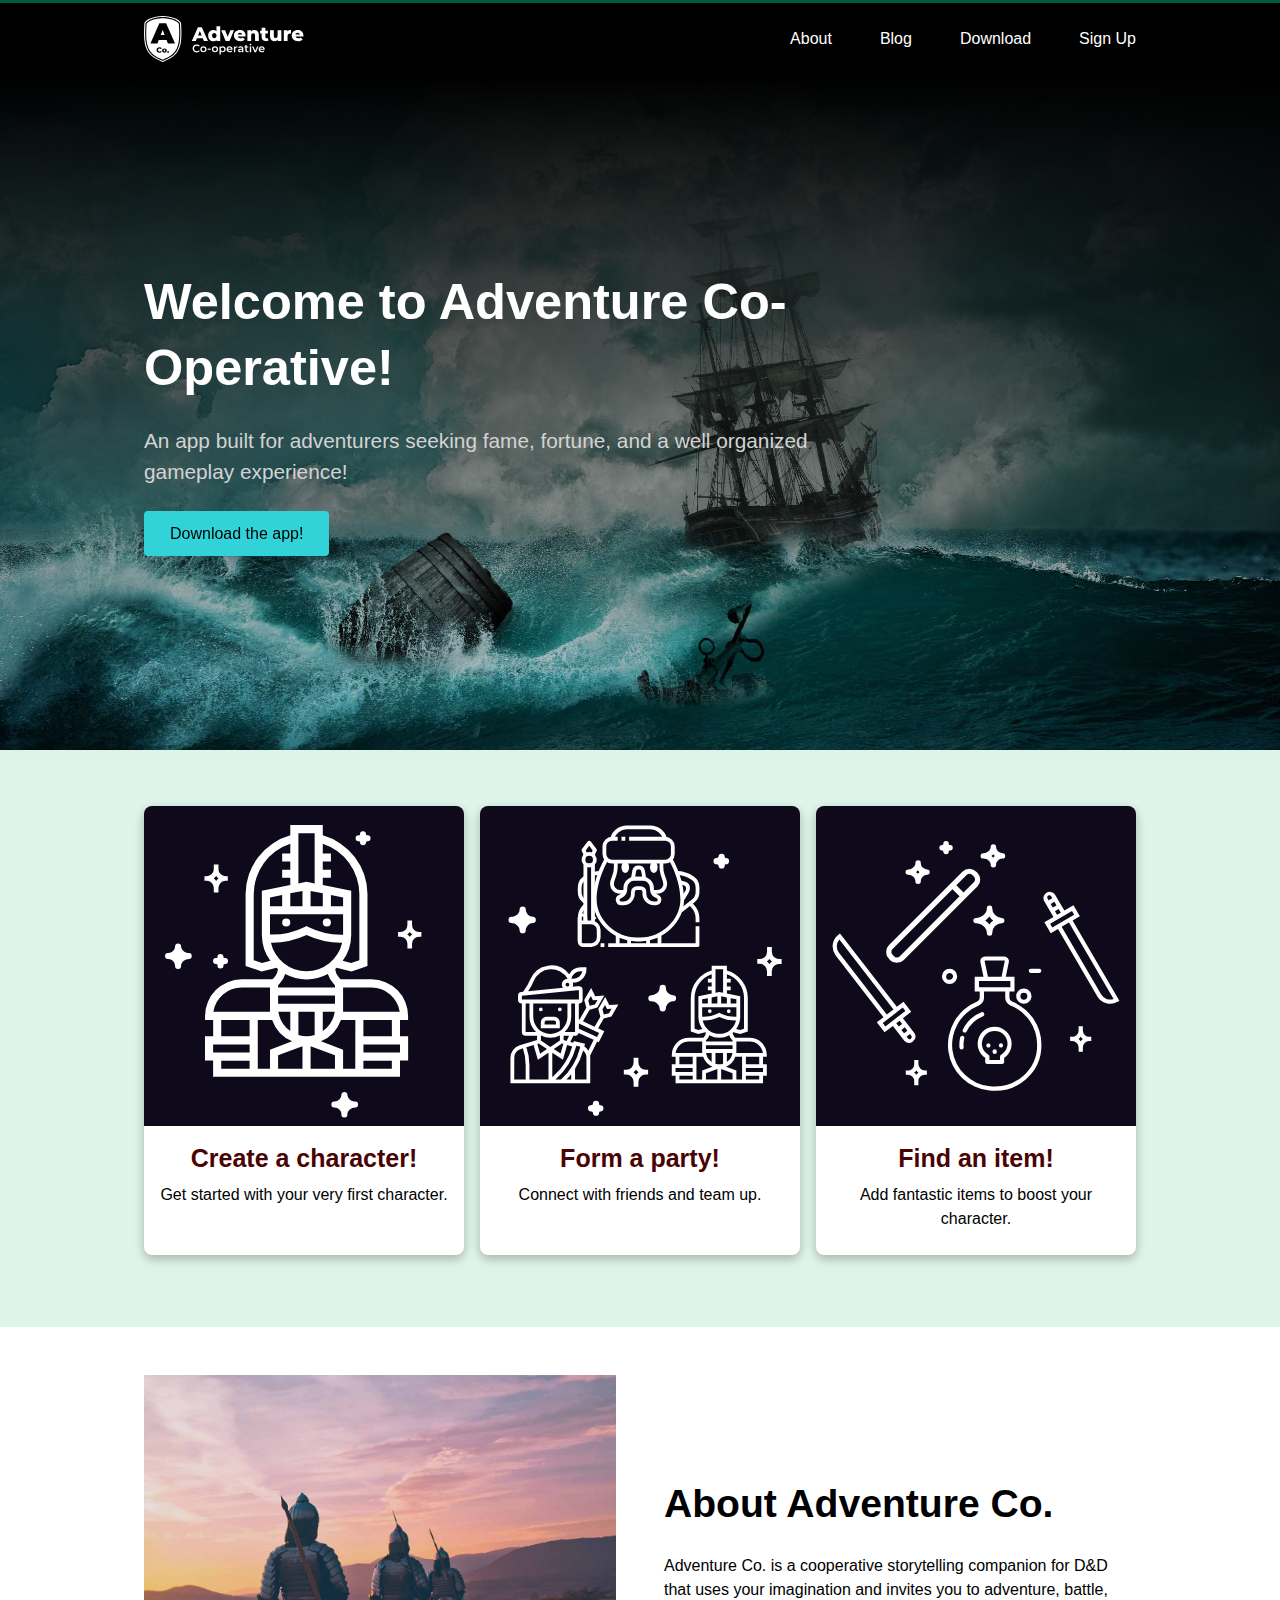
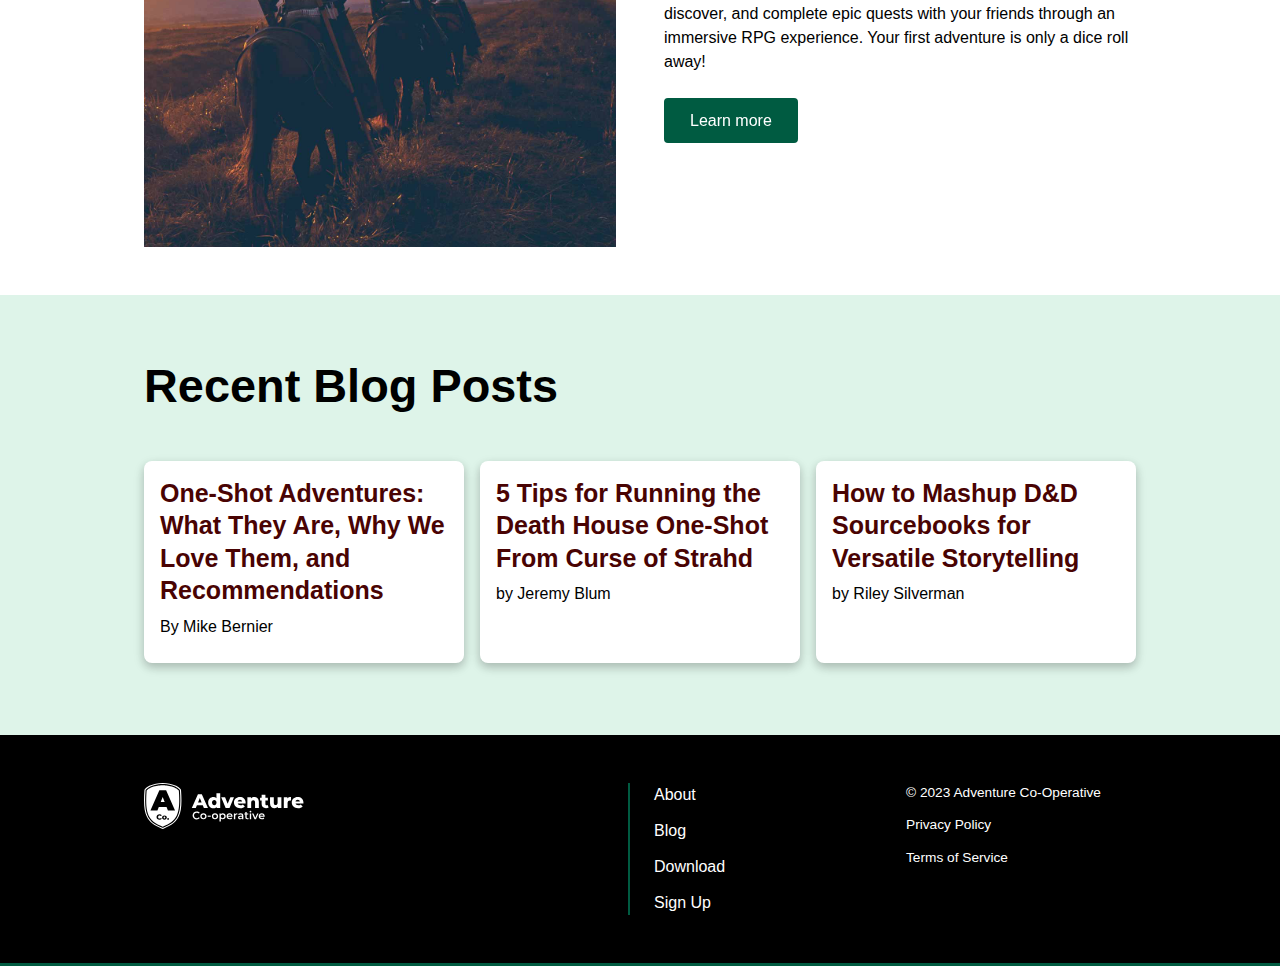
==== index.html @ b5d82a4c "Updates" ====
<!DOCTYPE html>
<html lang="en">
  <head>
    <meta charset="UTF-8" />
    <meta name="viewport" content="width=device-width, initial-scale=1.0"/>
    <link rel="stylesheet" href="./CSS/main.css"/>
    <link rel="icon" href="./images/favicon.svg">
    <title>Adventure Co-Operative</title>
  </head>
  <body>

    <!-- NAVBAR -->
    <header class="navbar">
      <div class="container">
        <a href="./" class="navbar__logo">
          <img src="./images/logo-ac.svg" alt="Adventure Co-Operative Logo" class="navbar__icon"/>
        </a>
        <nav>
          <ul class="navbar__list">
            <li><a href="#" class="navbar__link">About</a></li>
            <li><a href="#" class="navbar__link">Blog</a></li>
            <li><a href="#" class="navbar__link">Download</a></li>
            <li>
              <a href="#" class="navbar__link navbar__link--details">Sign Up</a>
            </li>
          </ul>
        </nav>
      </div>
    </header>

    <!-- BANNER -->
    <section class="banner">
      <div class="container">
        <div class="banner__content">
          <h1 class="banner__title">Welcome to Adventure Co-Operative!</h1>
          <p class="banner__text">
            An app built for adventurers seeking fame, fortune, and a well
            organized gameplay experience!
          </p>
          <a href="#" class="btn btn--secondary push-on-hover"
            >Download the app!</a>
        </div>
      </div>
    </section>

    <!-- CARD GROUP -->
    <section class="card-group">
      <div class="container">
        <!-- Card #1 -->
        <a class="card grow-effect" href="#">
          <div class="card__image">
            <img src="images/card-character.svg" alt="Character icon"/>
          </div>
          <div class="card__content">
            <h2 class="card__title">Create a character!</h2>
            <p class="card__text">
              Get started with your very first character.
            </p>
          </div>
        </a>
        <!-- Card #2 -->
        <a class="card grow-effect" href="#">
          <div class="card__image">
            <img src="images/card-party.svg" alt="Party icon"/>
          </div>
          <div class="card__content">
            <h2 class="card__title">Form a party!</h2>
            <p class="card__text">Connect with friends and team up.</p>
          </div>
        </a>
        <!-- Card #3 -->
        <a class="card grow-effect" href="#">
          <div class="card__image">
            <img src="images/card-items.svg" alt="Items icon"/>
          </div>
          <div class="card__content">
            <h2 class="card__title">Find an item!</h2>
            <p class="card__text">
              Add fantastic items to boost your character.
            </p>
          </div>
        </a>
      </div>
    </section>

    <!-- SPLIT IMAGE CONTENT -->
    <section class="split-image">
      <div class="container">
        <div class="split-image__image">
          <img src="images/about.jpg" alt="Knights with armor riding horses" />
        </div>
        <div class="split-image__content">
          <h2 class="split-image__title">About Adventure Co.</h2>
          <p class="split-image__text">
            Adventure Co. is a cooperative storytelling companion for D&D that
            uses your imagination and invites you to adventure, battle,
            discover, and complete epic quests with your friends through an
            immersive RPG experience. Your first adventure is only a dice roll
            away!
          </p>
          <a href="#" class="btn push-on-hover">Learn more</a>
        </div>
      </div>
    </section>

    <!-- RECENT BLOG POSTS -->
    <section class="card-group">
      <div class="container">
        <div class="card-group__title">
          <h2>Recent Blog Posts</h2>
        </div>
        <!-- Post/Card #1 -->
        <a class="card grow-effect" href="blog-post.html">
          <div class="card__content card__content--left">
            <h3 class="card__title">
              One-Shot Adventures: What They Are, Why We Love Them, and
              Recommendations
            </h3>
            <p class="card__text">By Mike Bernier</p>
          </div>
        </a>
        <!-- Post/Card #2 -->
        <a class="card grow-effect" href="#">
          <div class="card__content card__content--left">
            <h3 class="card__title">
              5 Tips for Running the Death House One-Shot From Curse of Strahd
            </h3>
            <p class="card__text">by Jeremy Blum</p>
          </div>
        </a>
        <!-- Post/Card #3 -->
        <a class="card grow-effect" href="#">
          <div class="card__content card__content--left">
            <h3 class="card__title">
              How to Mashup D&D Sourcebooks for Versatile Storytelling
            </h3>
            <p class="card__text">by Riley Silverman</p>
          </div>
        </a>
      </div>
    </section>

    <!-- FOOTER -->
    <footer class="footer">
      <div class="container">
        <a href="./" class="footer__logo">
          <img src="./images/logo-ac.svg" alt="Adventure Co-Operative Logo" class="footer__icon"/>
        </a>
        <nav class="footer__nav">
          <ul class="footer__list">
            <li><a href="#" class="footer__link">About</a></li>
            <li><a href="#" class="footer__link">Blog</a></li>
            <li><a href="#" class="footer__link">Download</a></li>
            <li><a href="#" class="footer__link">Sign Up</a></li>
          </ul>
        </nav>
        <ul class="footer__legal">
          <li><p class="footer__copyright">&copy; 2023 Adventure Co-Operative</p></li>
          <li><a href="#" class="footer__link">Privacy Policy</a></li>
          <li><a href="#" class="footer__link">Terms of Service</a></li>
        </ul>
      </div>
    </footer>
  </body>
</html>
---- CSS/main.css ----
:root {
  --height: 75vh;
  --vAlign: center;
  --hAlign: flex-start;
}

/* Box sizing rules */
*,
*::before,
*::after {
  box-sizing: border-box;
}

/* Set core root defaults */
html {
  line-height: 1.5;
  font-family: sans-serif, Roboto, system-ui, -apple-system, BlinkMacSystemFont,
    "Segoe UI", Oxygen, Ubuntu, Cantarell, "Open Sans", "Helvetica Neue";
}

html:focus-within {
  scroll-behavior: smooth;
}

/* Set core body defaults */
body {
  min-height: 100vh;
  text-rendering: optimizeSpeed;
  margin: 0;
}

/* Update default margin */
h1,
h2,
h3,
h4,
h5,
h6,
p,
figure,
blockquote,
ul,
ol,
dl,
dd {
  margin: 0 0 1.5rem;
}

/* Remove list styles on ul, ol elements with a list role, which suggests default styling will be removed */
ul[role="list"],
ol[role="list"] {
  list-style: none;
}

/* A elements that don't have a class get default styles */
a {
  text-decoration-skip-ink: auto;
  color: #36bf7f;
  text-decoration: none;
}

a:hover,
a:focus-visible {
  color: #d96666;
}

nav {
  width: 100%;
}

/* Make images easier to work with */
img,
picture {
  max-width: 100%;
  display: block;
}

svg {
  fill: currentColor;
}

svg:not(:root) {
  overflow: hidden;
}

/* Inherit fonts for inputs and buttons */
input,
button,
textarea,
select {
  font: inherit;
}

/* Remove all animations, transitions and smooth scroll for people that prefer not to see them */
@media (prefers-reduced-motion: reduce) {
  html:focus-within {
    scroll-behavior: auto;
  }

  *,
  *::before,
  *::after {
    animation-duration: 0.01ms !important;
    animation-iteration-count: 1 !important;
    transition-duration: 0.01ms !important;
    scroll-behavior: auto !important;
  }
}

/* ---------- Containers ---------- */

.container {
  width: min(65em, 100%);
  margin: 0 auto;
  padding-left: 1.5rem;
  padding-right: 1.5rem;
}

.container--text {
  width: min(45em, 100%);
}

/* ---------- Buttons ---------- */

.btn {
  display: inline-block;
  padding: 0.55em 1.5em 0.5em;
  background-color: #005b41;
  border: 0.125rem solid #005b41;
  color: #fff;
  border-radius: 0.25em;
  text-decoration: none;
  cursor: pointer;
  font-family: inherit;
  font-size: inherit;
}

.btn:hover,
.btn:focus-visible {
  background-color: #33a06d;
  border-color: #33a06d;
  color: #fff;
}

.btn--secondary {
  background-color: #32d3d8;
  border-color: #32d3d8;
  color: #000;
  font-weight: 500;
}

.btn--secondary:hover,
.btn--secondary:focus-visible {
  background-color: #75d3a7;
  border-color: #75d3a7;
  color: #000;
}

/* Effects & Animations */

.grow-effect {
  transition: all 0.1s ease-in-out;
}

.grow-effect:hover {
  transform: scale(1.02);
}

@-webkit-keyframes push-on-hover {
  50% {
    -webkit-transform: scale(0.8);
    transform: scale(0.8);
  }
  100% {
    -webkit-transform: scale(1);
    transform: scale(1);
  }
}
@keyframes push-on-hover {
  50% {
    -webkit-transform: scale(0.8);
    transform: scale(0.8);
  }
  100% {
    -webkit-transform: scale(1);
    transform: scale(1);
  }
}

.push-on-hover {
  display: inline-block;
  vertical-align: middle;
  -webkit-transform: perspective(1px) translateZ(0);
  transform: perspective(1px) translateZ(0);
  box-shadow: 0 0 1px rgba(0, 0, 0, 0);
}
.push-on-hover:hover,
.push-on-hover:focus,
.push-on-hover:active {
  -webkit-animation-name: push-on-hover;
  animation-name: push-on-hover;
  -webkit-animation-duration: 0.3s;
  animation-duration: 0.3s;
  -webkit-animation-timing-function: linear;
  animation-timing-function: linear;
  -webkit-animation-iteration-count: 1;
  animation-iteration-count: 1;
}

/* ---------- NAVBAR ---------- */

.navbar {
  background-color: #000;
  color: #fff;
  border-top: 0.2rem solid #005b41;
}

.navbar .container {
  display: flex;
  flex-direction: column;
  padding-left: 0;
  padding-right: 0;
  gap: 1.5rem;
  margin-top: 1rem;
  align-items: center;
}

.navbar__icon {
  width: 10rem;
}

.navbar__list {
  margin: 0;
  flex-direction: column;
  list-style-type: none;
  width: 100%;
  padding: 0;
}

.navbar__link {
  color: #fff;
  text-decoration: none;
  display: block;
  padding: 0.5rem;
  text-align: center;
}

.navbar__link:hover {
  color: #000;
  background-color: #fff;
  text-shadow: none;
}

.navbar__link:focus {
  outline: none;
}

.navbar__title {
  font-size: 1.525rem;
  font-weight: bold;
  line-height: 1.3;
}

/* Medium to Large Screens Sizes */

@media only screen and (min-width: 45em) {
  .navbar .container {
    flex-direction: row;
    justify-content: space-between;
    margin-top: 0;
    display: flex;
  }

  .navbar__icon {
    margin-left: 1.5rem;
  }

  .navbar__link {
    padding: 1.5rem;
  }

  .navbar__list {
    display: flex;
    flex-direction: row;
  }

  nav {
    width: auto;
  }
}

/* ---------- BANNER ---------- */

.banner {
  background-image: linear-gradient(
      to bottom,
      rgba(0, 0, 0, 2),
      rgba(0, 0, 0, 0.1)
    ),
    url(../images/hero-banner.jpg);
  background-position: center;
  background-size: cover;
  border-color: transparent;
}

.banner .container {
  display: flex;
  min-height: 40vh;
  align-items: var(--vAlign);
  justify-content: var(--hAlign);
  padding: 3rem 1.5rem;
}

.banner__content {
  width: min(45em, 100%);
  text-align: center;
}

.banner__title {
  font-size: 1.777rem;
  line-height: 1.3;
  color: #ffffff;
}

.banner__text {
  font-size: 1.1093rem;
  color: #d3d3d3;
}

/* ------ Banner for Article ------ */
.banner--article {
  background-image: linear-gradient(
      to bottom,
      rgba(0, 0, 0, 2),
      rgba(0, 0, 0, 0.5)
    ),
    url(../images/blog-image-adventurers.jpg);
}

/* ------ Medium Size Screens ------ */
@media only screen and (min-width: 45em) {
  .banner__title {
    font-size: 2.369rem;
  }

  .banner .container {
    display: flex;
    min-height: var(--height);
    align-items: var(--vAlign);
  }

  .banner__content {
    text-align: left;
  }

  .banner__text {
    font-size: 1.2rem;
  }
}

/* ------ Large Size Screens ------ */
@media only screen and (min-width: 60em) {
  .banner__title {
    font-size: 3.157rem;
  }

  .banner__content {
    text-align: left;
  }

  .banner .container {
    display: flex;
    min-height: var(--height);
    align-items: var(--vAlign);
  }
  .banner__text,
  .btn--large {
    font-size: 1.3rem;
  }
}

/* ---------------- CARD GROUP ---------------- */

.card-group .container {
  padding-top: 0.5rem;
  padding-bottom: 0.5rem;
  display: grid;
  grid-template-columns: 1fr;
  grid-gap: 1rem;
}

.card-group {
  background-color: #def4e9;
  padding: 3rem 1rem 4rem 1rem;
}

.card__content {
  padding-bottom: 1rem;
  display: flex;
  flex-direction: column;
  text-align: center;
}

.card {
  background-color: #fff;
  border-radius: 0.5rem;
  box-shadow: 0 0.25rem 0.5rem #0002, 0 0.25rem 0.75rem #0002;
  overflow: hidden;
  text-decoration: none;
  color: inherit;
}

.card__title {
  color: #490303;
  padding: 0.5rem 1rem;
  margin: 0;
  font-size: 1.266rem;
  line-height: 1.3;
  padding-top: 1rem;
  padding-bottom: 0;
}

.card__image {
  display: flex;
  justify-content: center;
  background-color: #0e0a1b;
}

.card__image img {
  display: block;
  object-fit: cover;
  width: 100%;
  aspect-ratio: 1 / 1;
}

.card__text {
  padding: 0.5rem 1rem;
  margin: 0;
  color: #000;
}

/* ------ Medium Size Screens ------ */
@media only screen and (min-width: 45em) {
  .card-group .container {
    grid-template-columns: repeat(2, 1fr);
  }

  .card__content--left {
    text-align: left;
  }

  .card__title {
    font-size: 1.44rem;
  }

  .card-group__title {
    font-size: 1.728rem;
    grid-column: 1/3;
  }
}

/* ------ Large Size Screens ------ */
@media only screen and (min-width: 60em) {
  .card-group .container {
    grid-template-columns: repeat(3, 1fr);
    display: grid;
  }

  .card__title {
    font-size: 1.563rem;
  }

  .card {
    align-items: left;
  }

  .card-group__title {
    font-size: 1.953rem;
    grid-column: 1/4;
  }
}

/* ---------------- SPLIT IMAGE CONTENT ---------------- */

.split-image .container {
  padding-top: 3rem;
  padding-bottom: 3rem;
  align-items: center;
  display: grid;
  gap: 3rem;
  text-align: center;
}

.split-image__image {
  aspect-ratio: 1 / 1;
  display: flex;
}

.split-image__image img {
  object-fit: cover;
}

.split-image__title {
  font-size: 1.756rem;
  line-height: 1.3;
}

/* ------ Medium Size Screens ------ */
@media only screen and (min-width: 45em) {
  .split-image .container {
    grid-template-columns: 1fr 1fr;
    text-align: left;
  }

  .split-image__title {
    font-size: 2.069rem;
  }
}

/* ------ Large Size Screens ------ */
@media only screen and (min-width: 60em) {
  .split-image__title {
    font-size: 2.444rem;
  }
}

/* ---------- FOOTER ---------- */

.footer {
  background-color: #000;
  color: #fff;
  border-bottom: 0.2rem solid #005b41;
}

.footer .container {
  padding-top: 3rem;
  padding-bottom: 3rem;
  display: flex;
  flex-direction: column;
  gap: 1.5rem;
}

.footer__icon {
  width: 10rem;
}

.footer__title {
  font-size: 1.525rem;
  font-weight: bold;
  line-height: 1.3;
}

.footer__list {
  padding-left: 1.5rem;
  margin: 0;
  border-left: 0.125rem solid #005b41;
  display: flex;
  flex-direction: column;
  gap: 0.75rem;
  list-style-type: none;
}

.footer__legal {
  list-style-type: none;
  gap: 0.75rem;
  display: flex;
  flex-direction: row;
  margin: 0;
  padding-left: 1.5rem;
  font-size: 0.856rem;
}

.footer__link,
.footer__copyright {
  color: #fff;
  text-decoration: none;
}

.footer__link:hover,
.footer__link:focus
.footer__copyright:hover,
.footer__copyright:focus{
  color: #36bf7f;
}

/* ------ Medium & Large Size Screens ------ */
@media only screen and (min-width: 45em) {
  .footer .container {
    flex-direction: row;
    justify-content: space-between;
  }

  .footer__logo {
    flex: 2 0;
    align-self: flex-start;
  }

  .footer__nav,
  .footer__legal {
    flex: 1 0;
  }

  .footer__copyright {
    margin: 0;
  }

  .footer__legal {
    list-style-type: none;
    gap: 0.75rem;
    display: flex;
    flex-direction: column;
    margin: 0;
    padding-left: 1.5rem;
  }
}

/* ---------- ARTICLE ---------- */

.article .container {
  display: grid;
}

.standout__title {
  border-bottom: 0.2rem #005b41 solid;
  border-image: linear-gradient(to right, #000 20%, transparent 20%) 100% 1;
  padding: 1rem 0 0 1rem;
}

.article__subtitle {
  border-bottom: 0.2rem #005b41 solid;
  border-image: linear-gradient(to right, #000 20%, transparent 20%) 100% 1;
  padding: 1rem 0 0 0;
}

.standout {
  background-color: #d7cece;
  border-radius: 1rem;
  border-bottom: 0.2rem #005b41 solid;
  padding: 1rem;
}

.article__content {
  padding: 1rem;
}

/* ---------- ARTICLE RELATED POSTS ---------- */

.related--articles {
  display: flex;
  flex-direction: column;
  gap: 1rem;
  height: fit-content;
  margin-bottom: 1rem;
  padding: 1rem;
}

@media only screen and (min-width: 45em) {
.article .container {
  grid-template-columns: 3fr 1fr;
}

.related--articles {
  display: flex;
  flex-direction: column;
  gap: 1rem;
  flex-wrap: wrap;
  margin-top: 2rem;
  position: sticky;
  position: -webkit-sticky;
  top: 0;
  }
}
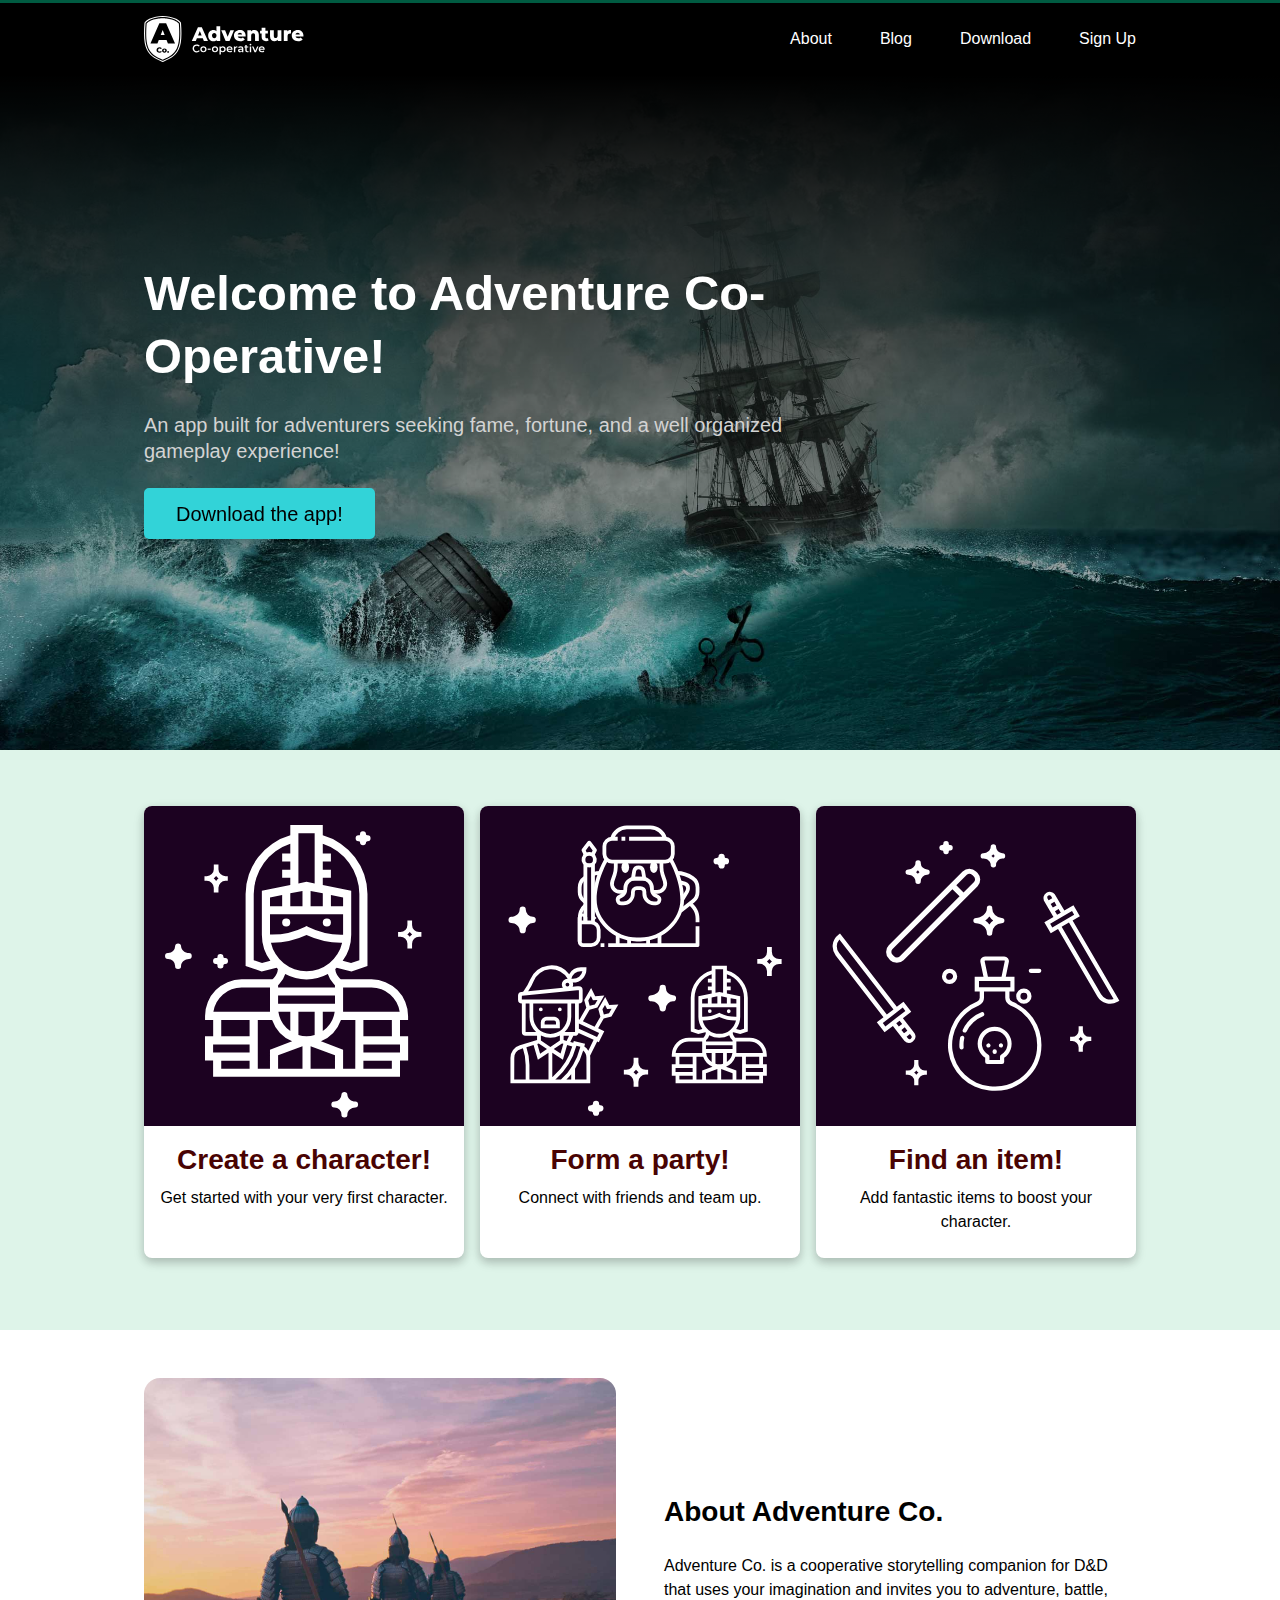
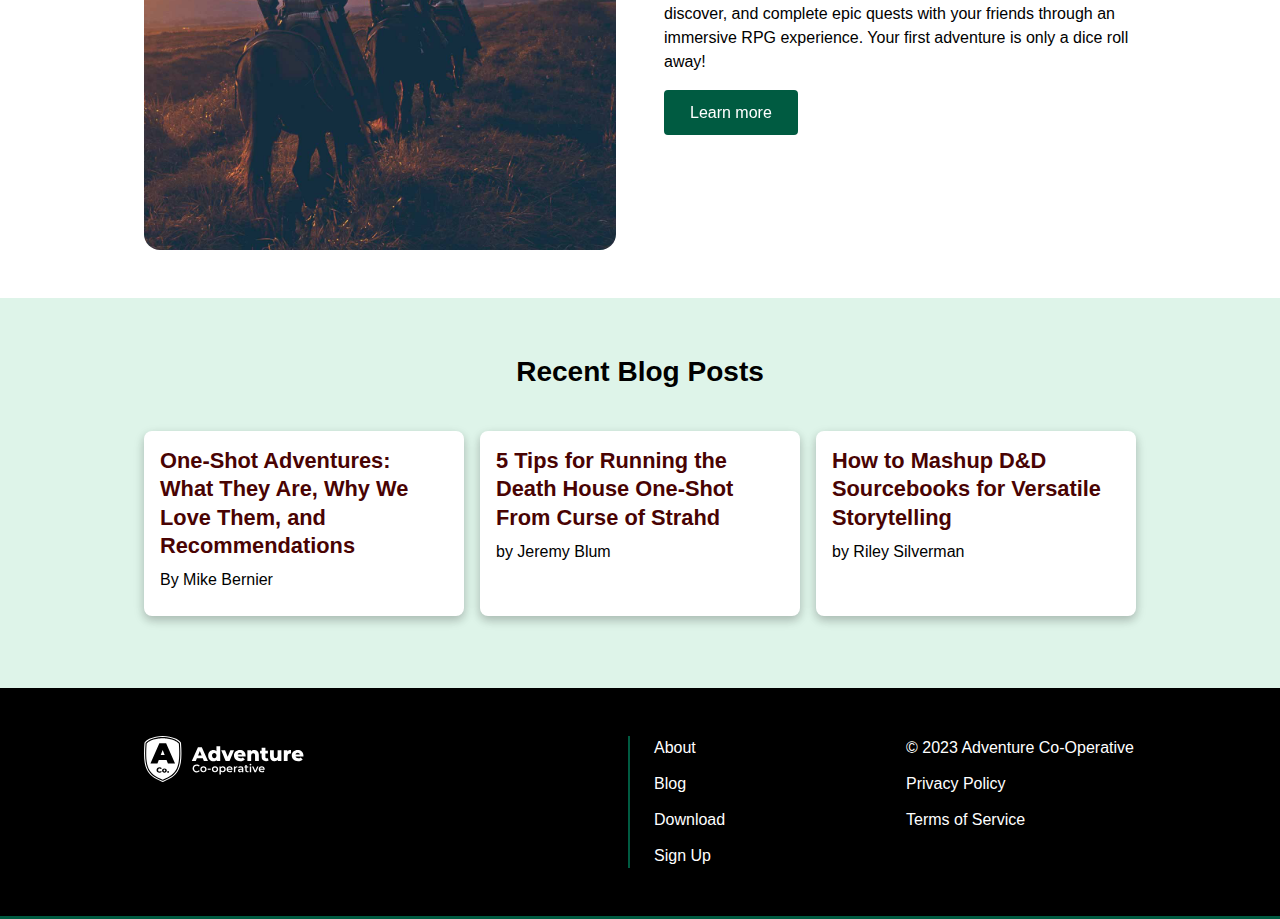
==== commit 7518a95d: "More updates" ====
--- a/index.html
+++ b/index.html
@@ -33,10 +33,10 @@
       <div class="container">
         <div class="banner__content">
           <h1 class="banner__title">Welcome to Adventure Co-Operative!</h1>
-          <p class="banner__text">
+          <h4 class="banner__text">
             An app built for adventurers seeking fame, fortune, and a well
             organized gameplay experience!
-          </p>
+          <h4/>
           <a href="#" class="btn btn--secondary push-on-hover"
             >Download the app!</a>
         </div>
@@ -110,7 +110,7 @@
           <h2>Recent Blog Posts</h2>
         </div>
         <!-- Post/Card #1 -->
-        <a class="card grow-effect" href="blog-post.html">
+        <a class="card grow-effect" target="_blank" href="blog-post.html">
           <div class="card__content card__content--left">
             <h3 class="card__title">
               One-Shot Adventures: What They Are, Why We Love Them, and
--- a/CSS/main.css
+++ b/CSS/main.css
@@ -14,7 +14,7 @@
 /* Set core root defaults */
 html {
   line-height: 1.5;
-  font-family: sans-serif, Roboto, system-ui, -apple-system, BlinkMacSystemFont,
+  font-family: Roboto, sans-serif, system-ui, -apple-system, BlinkMacSystemFont,
     "Segoe UI", Oxygen, Ubuntu, Cantarell, "Open Sans", "Helvetica Neue";
 }
 
@@ -55,13 +55,13 @@
 /* A elements that don't have a class get default styles */
 a {
   text-decoration-skip-ink: auto;
-  color: #36bf7f;
+  color: #33a06d;
   text-decoration: none;
 }
 
 a:hover,
 a:focus-visible {
-  color: #d96666;
+  color: #75d3a7;
 }
 
 nav {
@@ -207,6 +207,60 @@
   animation-iteration-count: 1;
 }
 
+/* FONT SIZES */
+html {font-size: 100%;} /*16px*/
+p {margin-bottom: 1rem;}
+h1, h2, h3, h4, h5 {
+  font-weight: 700;
+  line-height: 1.3;
+}
+h1 {
+  margin-top: 0;
+  font-size: 1.802rem;
+}
+h2 {font-size: 1.402rem;}
+h3 {font-size: 1.224rem;}
+h4 {font-size: 1.166rem;
+  font-weight: 400;}
+h5 {font-size: 1.125rem;}
+small, .text_small {font-size: 0.889rem;}
+
+@media only screen and (min-width: 45em) {
+  p {margin-bottom: 1rem;}
+  h1, h2, h3, h4, h5 {
+    line-height: 1.3;
+}
+  h1 {
+    margin-top: 0;
+    font-size: 2.074rem;
+}
+  h2 {font-size: 1.528rem;}
+  h3 {font-size: 1.24rem;}
+  h4 {font-size: 1.123rem;
+    font-weight: 400;}
+  h5 {font-size: 1rem;}
+  small, .text_small {font-size: 0.833rem;}
+}
+
+@media only screen and (min-width: 60em) {
+  p {margin-bottom: 1rem;
+  font-size: 1rem;}
+  h1, h2, h3, h4, h5 {
+    line-height: 1.3;
+}
+
+  h1 {
+    margin-top: 0;
+    font-size: 3.052rem;
+}
+
+  h2 {font-size: 1.753rem;}
+  h3 {font-size: 1.363rem;}
+  h4 {font-size: 1.25rem; font-weight: 400;}
+  h5 {font-size: 1rem;}
+  small, .text_small {font-size: 0.8rem;}
+  }
+
 /* ---------- NAVBAR ---------- */
 
 .navbar {
@@ -253,12 +307,6 @@
 
 .navbar__link:focus {
   outline: none;
-}
-
-.navbar__title {
-  font-size: 1.525rem;
-  font-weight: bold;
-  line-height: 1.3;
 }
 
 /* Medium to Large Screens Sizes */
@@ -314,16 +362,10 @@
 .banner__content {
   width: min(45em, 100%);
   text-align: center;
-}
-
-.banner__title {
-  font-size: 1.777rem;
-  line-height: 1.3;
-  color: #ffffff;
+  color: #fff;
 }
 
 .banner__text {
-  font-size: 1.1093rem;
   color: #d3d3d3;
 }
 
@@ -339,9 +381,6 @@
 
 /* ------ Medium Size Screens ------ */
 @media only screen and (min-width: 45em) {
-  .banner__title {
-    font-size: 2.369rem;
-  }
 
   .banner .container {
     display: flex;
@@ -353,16 +392,10 @@
     text-align: left;
   }
 
-  .banner__text {
-    font-size: 1.2rem;
-  }
 }
 
 /* ------ Large Size Screens ------ */
 @media only screen and (min-width: 60em) {
-  .banner__title {
-    font-size: 3.157rem;
-  }
 
   .banner__content {
     text-align: left;
@@ -372,10 +405,6 @@
     display: flex;
     min-height: var(--height);
     align-items: var(--vAlign);
-  }
-  .banner__text,
-  .btn--large {
-    font-size: 1.3rem;
   }
 }
 
@@ -389,6 +418,10 @@
   grid-gap: 1rem;
 }
 
+.card-group__title {
+  text-align: center;
+}
+
 .card-group {
   background-color: #def4e9;
   padding: 3rem 1rem 4rem 1rem;
@@ -406,7 +439,6 @@
   border-radius: 0.5rem;
   box-shadow: 0 0.25rem 0.5rem #0002, 0 0.25rem 0.75rem #0002;
   overflow: hidden;
-  text-decoration: none;
   color: inherit;
 }
 
@@ -414,7 +446,6 @@
   color: #490303;
   padding: 0.5rem 1rem;
   margin: 0;
-  font-size: 1.266rem;
   line-height: 1.3;
   padding-top: 1rem;
   padding-bottom: 0;
@@ -423,7 +454,7 @@
 .card__image {
   display: flex;
   justify-content: center;
-  background-color: #0e0a1b;
+  background-color: #1c0221;
 }
 
 .card__image img {
@@ -449,33 +480,19 @@
     text-align: left;
   }
 
-  .card__title {
-    font-size: 1.44rem;
-  }
-
   .card-group__title {
-    font-size: 1.728rem;
     grid-column: 1/3;
   }
+
 }
 
 /* ------ Large Size Screens ------ */
 @media only screen and (min-width: 60em) {
   .card-group .container {
     grid-template-columns: repeat(3, 1fr);
-    display: grid;
-  }
-
-  .card__title {
-    font-size: 1.563rem;
-  }
-
-  .card {
-    align-items: left;
   }
 
   .card-group__title {
-    font-size: 1.953rem;
     grid-column: 1/4;
   }
 }
@@ -494,15 +511,12 @@
 .split-image__image {
   aspect-ratio: 1 / 1;
   display: flex;
+  border-radius: 1rem;
+  overflow: hidden;
 }
 
 .split-image__image img {
   object-fit: cover;
-}
-
-.split-image__title {
-  font-size: 1.756rem;
-  line-height: 1.3;
 }
 
 /* ------ Medium Size Screens ------ */
@@ -511,17 +525,6 @@
     grid-template-columns: 1fr 1fr;
     text-align: left;
   }
-
-  .split-image__title {
-    font-size: 2.069rem;
-  }
-}
-
-/* ------ Large Size Screens ------ */
-@media only screen and (min-width: 60em) {
-  .split-image__title {
-    font-size: 2.444rem;
-  }
 }
 
 /* ---------- FOOTER ---------- */
@@ -542,12 +545,6 @@
 
 .footer__icon {
   width: 10rem;
-}
-
-.footer__title {
-  font-size: 1.525rem;
-  font-weight: bold;
-  line-height: 1.3;
 }
 
 .footer__list {
@@ -567,7 +564,6 @@
   flex-direction: row;
   margin: 0;
   padding-left: 1.5rem;
-  font-size: 0.856rem;
 }
 
 .footer__link,
@@ -622,13 +618,13 @@
 
 .standout__title {
   border-bottom: 0.2rem #005b41 solid;
-  border-image: linear-gradient(to right, #000 20%, transparent 20%) 100% 1;
+  border-image: linear-gradient(to right, #005b41 20%, transparent 20%) 100% 1;
   padding: 1rem 0 0 1rem;
 }
 
 .article__subtitle {
   border-bottom: 0.2rem #005b41 solid;
-  border-image: linear-gradient(to right, #000 20%, transparent 20%) 100% 1;
+  border-image: linear-gradient(to right, #005b41 20%, transparent 20%) 100% 1;
   padding: 1rem 0 0 0;
 }
 
@@ -639,6 +635,14 @@
   padding: 1rem;
 }
 
+.article__body img {
+  border-radius: 1rem;
+}
+
+.article__body h3 {
+  color: #490303;
+}
+
 .article__content {
   padding: 1rem;
 }
@@ -648,10 +652,20 @@
 .related--articles {
   display: flex;
   flex-direction: column;
-  gap: 1rem;
   height: fit-content;
-  margin-bottom: 1rem;
+  margin-bottom: 2rem;
   padding: 1rem;
+  border-radius: 1rem;
+  background-color: #ece6e6;
+  border: #000 0.3rem solid;
+}
+
+.tag {
+  background-color: #005b41;
+  color: #fff;
+  padding: 0.2rem;
+  border-radius: 0.2rem;
+  margin-bottom: 0.5rem;
 }
 
 @media only screen and (min-width: 45em) {
@@ -660,10 +674,6 @@
 }
 
 .related--articles {
-  display: flex;
-  flex-direction: column;
-  gap: 1rem;
-  flex-wrap: wrap;
   margin-top: 2rem;
   position: sticky;
   position: -webkit-sticky;
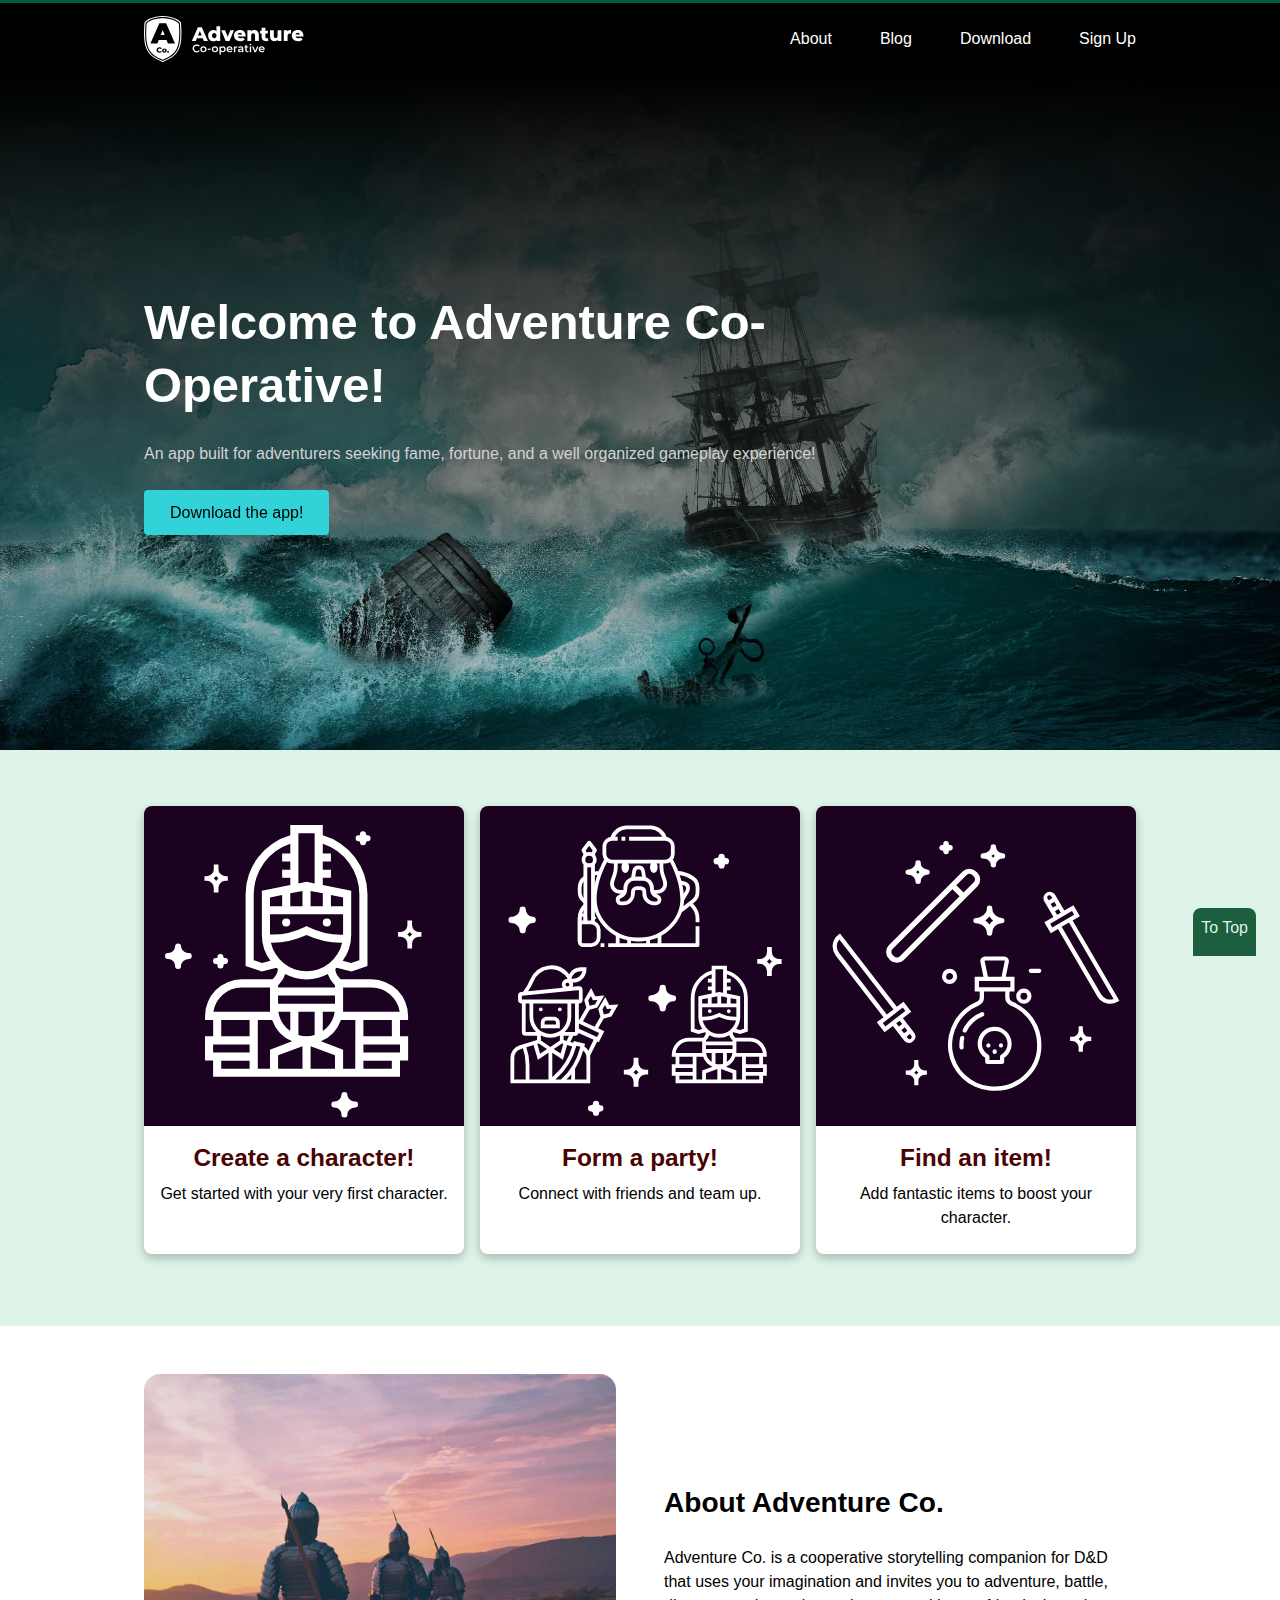
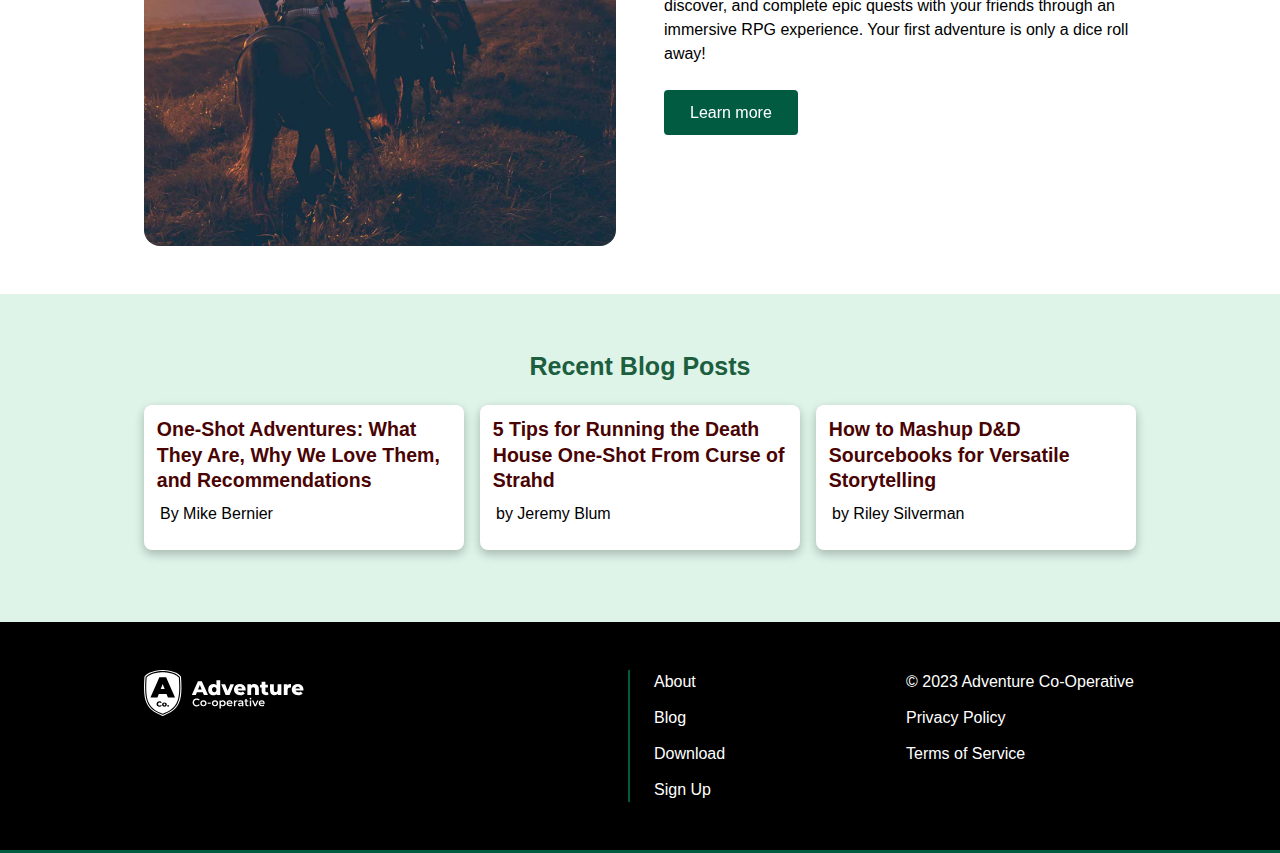
==== commit c5b20f0b: "More updates" ====
--- a/index.html
+++ b/index.html
@@ -2,18 +2,20 @@
 <html lang="en">
   <head>
     <meta charset="UTF-8" />
-    <meta name="viewport" content="width=device-width, initial-scale=1.0"/>
-    <link rel="stylesheet" href="./CSS/main.css"/>
-    <link rel="icon" href="./images/favicon.svg">
+    <meta name="viewport" content="width=device-width, initial-scale=1.0" />
+    <link rel="stylesheet" href="./CSS/main.css" />
+    <link rel="icon" href="./images/favicon.svg" />
     <title>Adventure Co-Operative</title>
   </head>
   <body>
-
     <!-- NAVBAR -->
     <header class="navbar">
       <div class="container">
         <a href="./" class="navbar__logo">
-          <img src="./images/logo-ac.svg" alt="Adventure Co-Operative Logo" class="navbar__icon"/>
+          <img
+            src="./images/logo-ac.svg"
+            alt="Adventure Co-Operative Logo"
+            class="navbar__icon" />
         </a>
         <nav>
           <ul class="navbar__list">
@@ -33,12 +35,13 @@
       <div class="container">
         <div class="banner__content">
           <h1 class="banner__title">Welcome to Adventure Co-Operative!</h1>
-          <h4 class="banner__text">
+          <p class="banner__text">
             An app built for adventurers seeking fame, fortune, and a well
             organized gameplay experience!
-          <h4/>
+          </p>
           <a href="#" class="btn btn--secondary push-on-hover"
-            >Download the app!</a>
+            >Download the app!</a
+          >
         </div>
       </div>
     </section>
@@ -49,7 +52,7 @@
         <!-- Card #1 -->
         <a class="card grow-effect" href="#">
           <div class="card__image">
-            <img src="images/card-character.svg" alt="Character icon"/>
+            <img src="images/card-character.svg" alt="Character icon" />
           </div>
           <div class="card__content">
             <h2 class="card__title">Create a character!</h2>
@@ -61,7 +64,7 @@
         <!-- Card #2 -->
         <a class="card grow-effect" href="#">
           <div class="card__image">
-            <img src="images/card-party.svg" alt="Party icon"/>
+            <img src="images/card-party.svg" alt="Party icon" />
           </div>
           <div class="card__content">
             <h2 class="card__title">Form a party!</h2>
@@ -71,7 +74,7 @@
         <!-- Card #3 -->
         <a class="card grow-effect" href="#">
           <div class="card__image">
-            <img src="images/card-items.svg" alt="Items icon"/>
+            <img src="images/card-items.svg" alt="Items icon" />
           </div>
           <div class="card__content">
             <h2 class="card__title">Find an item!</h2>
@@ -107,7 +110,7 @@
     <section class="card-group">
       <div class="container">
         <div class="card-group__title">
-          <h2>Recent Blog Posts</h2>
+          <h3>Recent Blog Posts</h3>
         </div>
         <!-- Post/Card #1 -->
         <a class="card grow-effect" target="_blank" href="blog-post.html">
@@ -144,7 +147,10 @@
     <footer class="footer">
       <div class="container">
         <a href="./" class="footer__logo">
-          <img src="./images/logo-ac.svg" alt="Adventure Co-Operative Logo" class="footer__icon"/>
+          <img
+            src="./images/logo-ac.svg"
+            alt="Adventure Co-Operative Logo"
+            class="footer__icon" />
         </a>
         <nav class="footer__nav">
           <ul class="footer__list">
@@ -155,11 +161,17 @@
           </ul>
         </nav>
         <ul class="footer__legal">
-          <li><p class="footer__copyright">&copy; 2023 Adventure Co-Operative</p></li>
+          <li>
+            <p class="footer__copyright">&copy; 2023 Adventure Co-Operative</p>
+          </li>
           <li><a href="#" class="footer__link">Privacy Policy</a></li>
           <li><a href="#" class="footer__link">Terms of Service</a></li>
         </ul>
       </div>
     </footer>
+    <!-- Accessibility feature: return to top button -->
+    <a href="#" class="to-top">To Top</a>
+    <!-- Loads custom JavaScript file -->
+    <script src="./js/main.js"></script>
   </body>
 </html>
--- a/CSS/main.css
+++ b/CSS/main.css
@@ -1,7 +1,17 @@
 :root {
+  /* Spacing */
   --height: 75vh;
   --vAlign: center;
   --hAlign: flex-start;
+
+  /* Colors */
+  --color-primary: #394a59;
+  --color-primary-light: #59758d;
+  --color-secondary: #36bf7f;
+  --color-secondary-light: #75d3a7;
+  --color-secondary-dark: #1c5e3e;
+  --color-secondary-pale: #def4e9;
+  --color-accent: #d96666;
 }
 
 /* Box sizing rules */
@@ -156,6 +166,108 @@
   color: #000;
 }
 
+/* ---------- Typography ---------- */
+
+h1 {
+  font-size: 2.019rem;
+  line-height: 1.3;
+}
+
+h2 {
+  font-size: 1.756rem;
+  line-height: 1.3;
+}
+
+h3 {
+  color: var(--color-secondary-dark);
+  font-size: 1.525rem;
+  margin-bottom: 0.5rem;
+  line-height: 1.3;
+}
+
+h4 {
+  font-size: 1.325rem;
+  color: var(--color-accent);
+  margin: 0;
+  line-height: 1.3;
+}
+
+h5 {
+  font-size: 1.15rem;
+  font-weight: normal;
+  line-height: 1.3;
+}
+
+h6 {
+  font-size: 1rem;
+  text-transform: uppercase;
+  margin-bottom: 0.5rem;
+}
+
+@media only screen and (min-width: 45em) {
+  h1 {
+    font-size: 2.481rem;
+  }
+  h2 {
+    font-size: 2.069rem;
+  }
+  h3 {
+    font-size: 1.725rem;
+  }
+  h4 {
+    font-size: 1.438rem;
+  }
+  h5 {
+    font-size: 1.2rem;
+  }
+}
+
+@media only screen and (min-width: 60em) {
+  h1 {
+    font-size: 3.056rem;
+  }
+  h2 {
+    font-size: 2.444rem;
+  }
+  h3 {
+    font-size: 1.956rem;
+    zoom: 80%;
+  }
+  h4 {
+    font-size: 1.563rem;
+  }
+  h5 {
+    font-size: 1.25rem;
+  }
+}
+
+/* To Top */
+
+.to-top {
+  position: fixed;
+  bottom: -0.5rem;
+  right: 1.5rem;
+  background-color: var(--color-secondary-dark);
+  color: var(--color-secondary-pale);
+  padding: 0.5rem 0.5rem 1rem;
+  border-radius: 0.5rem 0.5rem 0 0;
+  text-decoration: none;
+  box-shadow: var(--shadow);
+  translate: 0 100%;
+  transition: translate var(--transition), bottom var(--transition);
+}
+
+.to-top.visible {
+  translate: 0;
+}
+
+.to-top:hover,
+.to-top:focus-visible {
+  bottom: 0;
+  color: #fff;
+  translate: 0;
+}
+
 /* Effects & Animations */
 
 .grow-effect {
@@ -207,60 +319,6 @@
   animation-iteration-count: 1;
 }
 
-/* FONT SIZES */
-html {font-size: 100%;} /*16px*/
-p {margin-bottom: 1rem;}
-h1, h2, h3, h4, h5 {
-  font-weight: 700;
-  line-height: 1.3;
-}
-h1 {
-  margin-top: 0;
-  font-size: 1.802rem;
-}
-h2 {font-size: 1.402rem;}
-h3 {font-size: 1.224rem;}
-h4 {font-size: 1.166rem;
-  font-weight: 400;}
-h5 {font-size: 1.125rem;}
-small, .text_small {font-size: 0.889rem;}
-
-@media only screen and (min-width: 45em) {
-  p {margin-bottom: 1rem;}
-  h1, h2, h3, h4, h5 {
-    line-height: 1.3;
-}
-  h1 {
-    margin-top: 0;
-    font-size: 2.074rem;
-}
-  h2 {font-size: 1.528rem;}
-  h3 {font-size: 1.24rem;}
-  h4 {font-size: 1.123rem;
-    font-weight: 400;}
-  h5 {font-size: 1rem;}
-  small, .text_small {font-size: 0.833rem;}
-}
-
-@media only screen and (min-width: 60em) {
-  p {margin-bottom: 1rem;
-  font-size: 1rem;}
-  h1, h2, h3, h4, h5 {
-    line-height: 1.3;
-}
-
-  h1 {
-    margin-top: 0;
-    font-size: 3.052rem;
-}
-
-  h2 {font-size: 1.753rem;}
-  h3 {font-size: 1.363rem;}
-  h4 {font-size: 1.25rem; font-weight: 400;}
-  h5 {font-size: 1rem;}
-  small, .text_small {font-size: 0.8rem;}
-  }
-
 /* ---------- NAVBAR ---------- */
 
 .navbar {
@@ -369,6 +427,10 @@
   color: #d3d3d3;
 }
 
+.banner__title {
+  font-size: clamp(2.019rem, 4cqi, 3.056rem);
+}
+
 /* ------ Banner for Article ------ */
 .banner--article {
   background-image: linear-gradient(
@@ -381,7 +443,6 @@
 
 /* ------ Medium Size Screens ------ */
 @media only screen and (min-width: 45em) {
-
   .banner .container {
     display: flex;
     min-height: var(--height);
@@ -391,12 +452,10 @@
   .banner__content {
     text-align: left;
   }
-
 }
 
 /* ------ Large Size Screens ------ */
 @media only screen and (min-width: 60em) {
-
   .banner__content {
     text-align: left;
   }
@@ -420,6 +479,7 @@
 
 .card-group__title {
   text-align: center;
+  font-size: clamp(1.756rem, 1cqi, 2.444rem);
 }
 
 .card-group {
@@ -449,6 +509,7 @@
   line-height: 1.3;
   padding-top: 1rem;
   padding-bottom: 0;
+  font-size: clamp(1.525rem, 1cqi, 1.956rem);
 }
 
 .card__image {
@@ -483,7 +544,6 @@
   .card-group__title {
     grid-column: 1/3;
   }
-
 }
 
 /* ------ Large Size Screens ------ */
@@ -519,6 +579,10 @@
   object-fit: cover;
 }
 
+.split-image__title {
+  font-size: clamp(1.756rem, 2cqi, 2.444rem);
+}
+
 /* ------ Medium Size Screens ------ */
 @media only screen and (min-width: 45em) {
   .split-image .container {
@@ -573,9 +637,8 @@
 }
 
 .footer__link:hover,
-.footer__link:focus
-.footer__copyright:hover,
-.footer__copyright:focus{
+.footer__link:focus .footer__copyright:hover,
+.footer__copyright:focus {
   color: #36bf7f;
 }
 
@@ -639,25 +702,29 @@
   border-radius: 1rem;
 }
 
-.article__body h3 {
-  color: #490303;
-}
-
 .article__content {
   padding: 1rem;
 }
 
+.article__content h2 {
+  font-size: clamp(1.756rem, 1cqi, 2.444rem);
+}
+
 /* ---------- ARTICLE RELATED POSTS ---------- */
 
 .related--articles {
   display: flex;
   flex-direction: column;
   height: fit-content;
+  margin-top: 2rem;
   margin-bottom: 2rem;
   padding: 1rem;
   border-radius: 1rem;
   background-color: #ece6e6;
   border: #000 0.3rem solid;
+  position: sticky;
+  position: -webkit-sticky;
+  top: 0;
 }
 
 .tag {
@@ -669,14 +736,11 @@
 }
 
 @media only screen and (min-width: 45em) {
-.article .container {
-  grid-template-columns: 3fr 1fr;
-}
-
-.related--articles {
-  margin-top: 2rem;
-  position: sticky;
-  position: -webkit-sticky;
-  top: 0;
-  }
-}+  .article .container {
+    grid-template-columns: 3fr 1fr;
+  }
+
+  .related--articles h2 {
+    font-size: clamp(1.525rem, 1cqi, 1.956rem);
+  }
+}
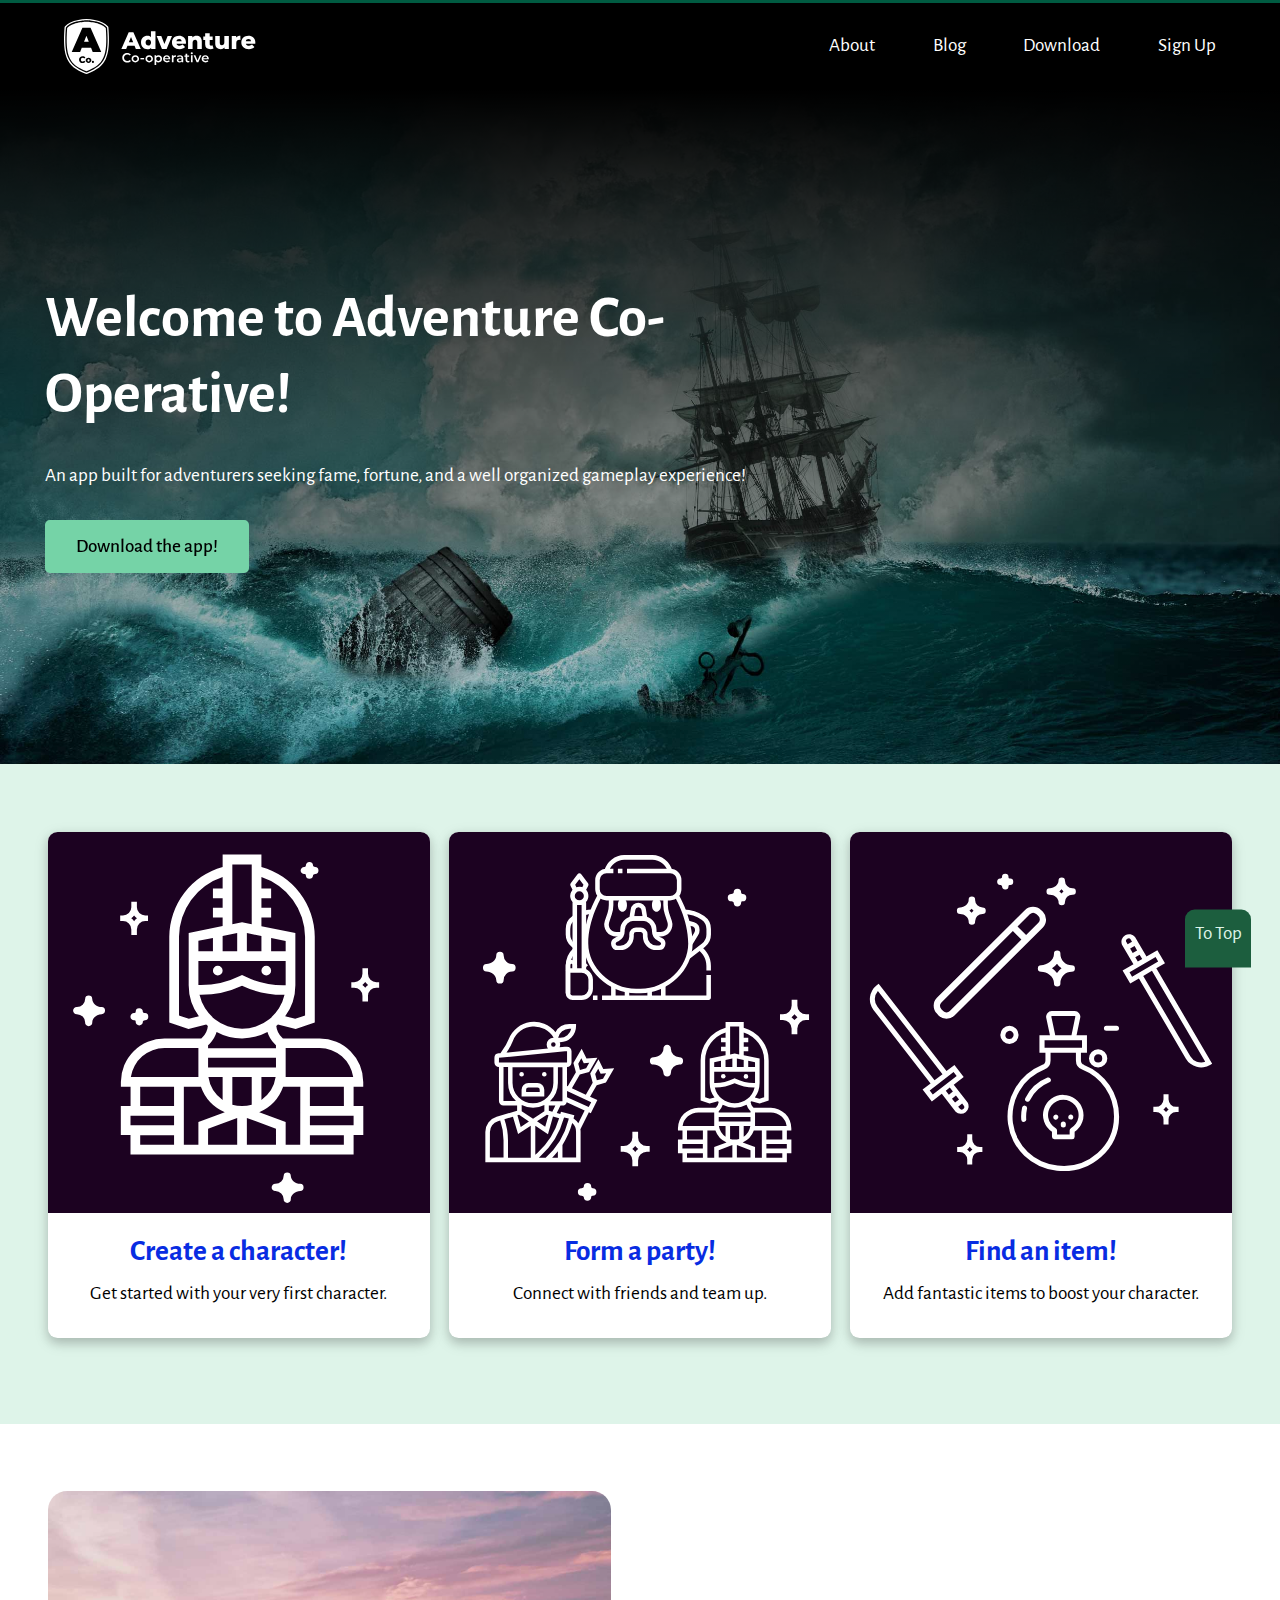
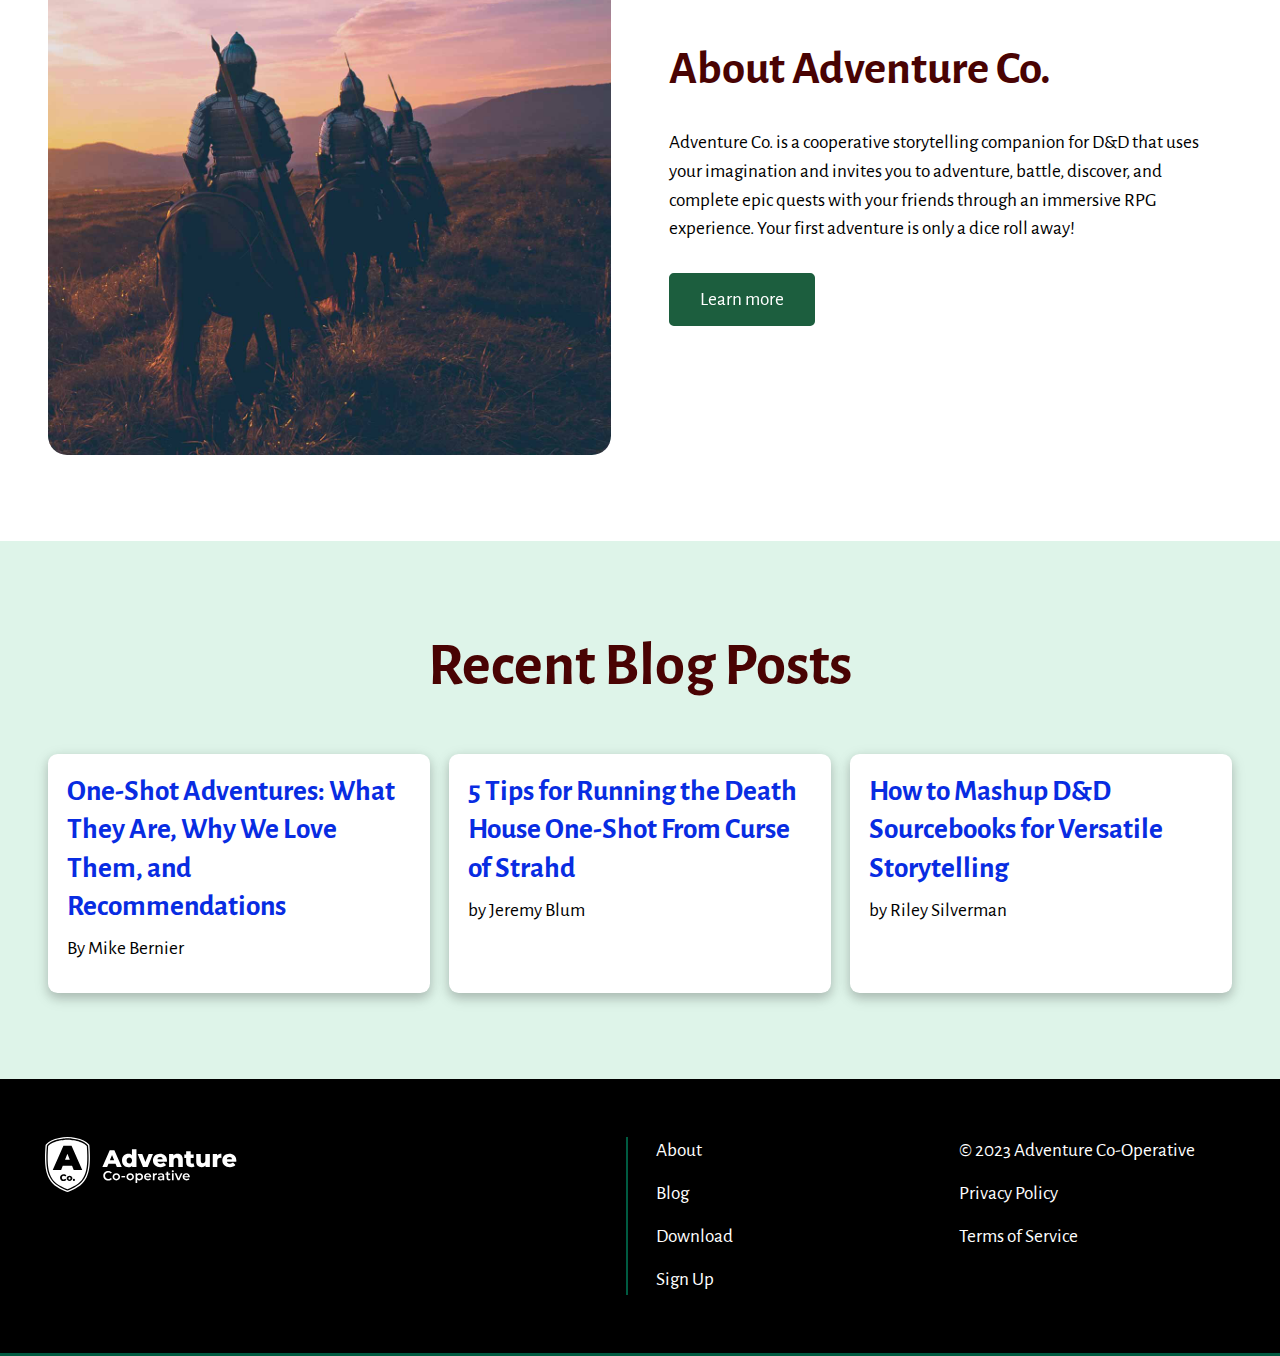
==== commit 14c1606e: "Pre-final updates" ====
--- a/index.html
+++ b/index.html
@@ -5,6 +5,11 @@
     <meta name="viewport" content="width=device-width, initial-scale=1.0" />
     <link rel="stylesheet" href="./CSS/main.css" />
     <link rel="icon" href="./images/favicon.svg" />
+    <link rel="preconnect" href="https://fonts.googleapis.com" />
+    <link rel="preconnect" href="https://fonts.gstatic.com" crossorigin />
+    <link
+      href="https://fonts.googleapis.com/css2?family=Alegreya+Sans:ital,wght@0,400;0,700;1,400;1,700&display=swap"
+      rel="stylesheet" />
     <title>Adventure Co-Operative</title>
   </head>
   <body>
@@ -22,127 +27,127 @@
             <li><a href="#" class="navbar__link">About</a></li>
             <li><a href="#" class="navbar__link">Blog</a></li>
             <li><a href="#" class="navbar__link">Download</a></li>
-            <li>
-              <a href="#" class="navbar__link navbar__link--details">Sign Up</a>
-            </li>
+            <li><a href="#" class="navbar__link">Sign Up</a></li>
           </ul>
         </nav>
       </div>
     </header>
+    <main id="main">
+      <!-- BANNER -->
+      <section class="banner">
+        <div class="container">
+          <div class="banner__content">
+            <h1 class="banner__title">Welcome to Adventure Co-Operative!</h1>
+            <p class="banner__text">
+              An app built for adventurers seeking fame, fortune, and a well
+              organized gameplay experience!
+            </p>
+            <a href="#" class="btn btn--secondary push-on-hover"
+              >Download the app!</a
+            >
+          </div>
+        </div>
+      </section>
 
-    <!-- BANNER -->
-    <section class="banner">
-      <div class="container">
-        <div class="banner__content">
-          <h1 class="banner__title">Welcome to Adventure Co-Operative!</h1>
-          <p class="banner__text">
-            An app built for adventurers seeking fame, fortune, and a well
-            organized gameplay experience!
-          </p>
-          <a href="#" class="btn btn--secondary push-on-hover"
-            >Download the app!</a
-          >
+      <!-- HOMECARD GROUP -->
+      <section class="card-group">
+        <div class="container">
+          <!-- Card #1 -->
+          <a class="card grow-effect" href="#">
+            <div class="card__image">
+              <img src="images/card-character.svg" alt="Character icon" />
+            </div>
+            <div class="card__content">
+              <h2 class="card__title">Create a character!</h2>
+              <p class="card__text">
+                Get started with your very first character.
+              </p>
+            </div>
+          </a>
+          <!-- Card #2 -->
+          <a class="card grow-effect" href="#">
+            <div class="card__image">
+              <img src="images/card-party.svg" alt="Party icon" />
+            </div>
+            <div class="card__content">
+              <h2 class="card__title">Form a party!</h2>
+              <p class="card__text">Connect with friends and team up.</p>
+            </div>
+          </a>
+          <!-- Card #3 -->
+          <a class="card grow-effect" href="#">
+            <div class="card__image">
+              <img src="images/card-items.svg" alt="Items icon" />
+            </div>
+            <div class="card__content">
+              <h2 class="card__title">Find an item!</h2>
+              <p class="card__text">
+                Add fantastic items to boost your character.
+              </p>
+            </div>
+          </a>
         </div>
-      </div>
-    </section>
+      </section>
 
-    <!-- CARD GROUP -->
-    <section class="card-group">
-      <div class="container">
-        <!-- Card #1 -->
-        <a class="card grow-effect" href="#">
-          <div class="card__image">
-            <img src="images/card-character.svg" alt="Character icon" />
+      <!-- SPLIT IMAGE CONTENT -->
+      <section class="split-image">
+        <div class="container">
+          <div class="split-image__image">
+            <img
+              src="images/about.jpg"
+              alt="Knights with armor riding horses" />
           </div>
-          <div class="card__content">
-            <h2 class="card__title">Create a character!</h2>
-            <p class="card__text">
-              Get started with your very first character.
+          <div class="split-image__content">
+            <h2 class="split-image__title">About Adventure Co.</h2>
+            <p class="split-image__text">
+              Adventure Co. is a cooperative storytelling companion for D&D that
+              uses your imagination and invites you to adventure, battle,
+              discover, and complete epic quests with your friends through an
+              immersive RPG experience. Your first adventure is only a dice roll
+              away!
             </p>
+            <a href="#" class="btn push-on-hover">Learn more</a>
           </div>
-        </a>
-        <!-- Card #2 -->
-        <a class="card grow-effect" href="#">
-          <div class="card__image">
-            <img src="images/card-party.svg" alt="Party icon" />
+        </div>
+      </section>
+
+      <!-- RECENT BLOG POSTS -->
+      <section class="card-group">
+        <div class="container">
+          <div class="card-group__title">
+            <h2>Recent Blog Posts</h2>
           </div>
-          <div class="card__content">
-            <h2 class="card__title">Form a party!</h2>
-            <p class="card__text">Connect with friends and team up.</p>
-          </div>
-        </a>
-        <!-- Card #3 -->
-        <a class="card grow-effect" href="#">
-          <div class="card__image">
-            <img src="images/card-items.svg" alt="Items icon" />
-          </div>
-          <div class="card__content">
-            <h2 class="card__title">Find an item!</h2>
-            <p class="card__text">
-              Add fantastic items to boost your character.
-            </p>
-          </div>
-        </a>
-      </div>
-    </section>
-
-    <!-- SPLIT IMAGE CONTENT -->
-    <section class="split-image">
-      <div class="container">
-        <div class="split-image__image">
-          <img src="images/about.jpg" alt="Knights with armor riding horses" />
+          <!-- Post/Card #1 -->
+          <a class="card grow-effect" target="_blank" href="blog-post.html">
+            <div class="card__content card__content--left">
+              <h3 class="card__title">
+                One-Shot Adventures: What They Are, Why We Love Them, and
+                Recommendations
+              </h3>
+              <p class="card__text">By Mike Bernier</p>
+            </div>
+          </a>
+          <!-- Post/Card #2 -->
+          <a class="card grow-effect" href="#">
+            <div class="card__content card__content--left">
+              <h3 class="card__title">
+                5 Tips for Running the Death House One-Shot From Curse of Strahd
+              </h3>
+              <p class="card__text">by Jeremy Blum</p>
+            </div>
+          </a>
+          <!-- Post/Card #3 -->
+          <a class="card grow-effect" href="#">
+            <div class="card__content card__content--left">
+              <h3 class="card__title">
+                How to Mashup D&D Sourcebooks for Versatile Storytelling
+              </h3>
+              <p class="card__text">by Riley Silverman</p>
+            </div>
+          </a>
         </div>
-        <div class="split-image__content">
-          <h2 class="split-image__title">About Adventure Co.</h2>
-          <p class="split-image__text">
-            Adventure Co. is a cooperative storytelling companion for D&D that
-            uses your imagination and invites you to adventure, battle,
-            discover, and complete epic quests with your friends through an
-            immersive RPG experience. Your first adventure is only a dice roll
-            away!
-          </p>
-          <a href="#" class="btn push-on-hover">Learn more</a>
-        </div>
-      </div>
-    </section>
-
-    <!-- RECENT BLOG POSTS -->
-    <section class="card-group">
-      <div class="container">
-        <div class="card-group__title">
-          <h3>Recent Blog Posts</h3>
-        </div>
-        <!-- Post/Card #1 -->
-        <a class="card grow-effect" target="_blank" href="blog-post.html">
-          <div class="card__content card__content--left">
-            <h3 class="card__title">
-              One-Shot Adventures: What They Are, Why We Love Them, and
-              Recommendations
-            </h3>
-            <p class="card__text">By Mike Bernier</p>
-          </div>
-        </a>
-        <!-- Post/Card #2 -->
-        <a class="card grow-effect" href="#">
-          <div class="card__content card__content--left">
-            <h3 class="card__title">
-              5 Tips for Running the Death House One-Shot From Curse of Strahd
-            </h3>
-            <p class="card__text">by Jeremy Blum</p>
-          </div>
-        </a>
-        <!-- Post/Card #3 -->
-        <a class="card grow-effect" href="#">
-          <div class="card__content card__content--left">
-            <h3 class="card__title">
-              How to Mashup D&D Sourcebooks for Versatile Storytelling
-            </h3>
-            <p class="card__text">by Riley Silverman</p>
-          </div>
-        </a>
-      </div>
-    </section>
-
+      </section>
+    </main>
     <!-- FOOTER -->
     <footer class="footer">
       <div class="container">
--- a/CSS/main.css
+++ b/CSS/main.css
@@ -1,18 +1,32 @@
+/* CSS Custom Properties  */
+
 :root {
   /* Spacing */
-  --height: 75vh;
+  --height: 40vh;
   --vAlign: center;
   --hAlign: flex-start;
 
   /* Colors */
-  --color-primary: #394a59;
+  --color-primary: #0157a3;
   --color-primary-light: #59758d;
   --color-secondary: #36bf7f;
   --color-secondary-light: #75d3a7;
   --color-secondary-dark: #1c5e3e;
   --color-secondary-pale: #def4e9;
-  --color-accent: #d96666;
-}
+  --color-accent: #082ce2;
+  --color-acent-secondary: #490303;
+
+  /* Fonts */
+
+  --font-primary: "Alegreya Sans", sans-serif;
+
+  /* Sizing */
+
+  --container: 65em;
+  --container-text: 45em;
+}
+
+/* -------- CSS RESET -------- */
 
 /* Box sizing rules */
 *,
@@ -24,12 +38,7 @@
 /* Set core root defaults */
 html {
   line-height: 1.5;
-  font-family: Roboto, sans-serif, system-ui, -apple-system, BlinkMacSystemFont,
-    "Segoe UI", Oxygen, Ubuntu, Cantarell, "Open Sans", "Helvetica Neue";
-}
-
-html:focus-within {
-  scroll-behavior: smooth;
+  font-family: var(--font-primary);
 }
 
 /* Set core body defaults */
@@ -60,18 +69,20 @@
 ul[role="list"],
 ol[role="list"] {
   list-style: none;
+  padding: 0;
+  margin: 0;
 }
 
 /* A elements that don't have a class get default styles */
-a {
+a:not([class]) {
   text-decoration-skip-ink: auto;
-  color: #33a06d;
+  color: var(--color-primary);
   text-decoration: none;
 }
 
-a:hover,
-a:focus-visible {
-  color: #75d3a7;
+a:not([class]):hover,
+a:not([class]):focus-visible {
+  color: var(--color-primary-light);
 }
 
 nav {
@@ -120,14 +131,14 @@
 /* ---------- Containers ---------- */
 
 .container {
-  width: min(65em, 100%);
+  width: min(100%, var(--container));
   margin: 0 auto;
   padding-left: 1.5rem;
   padding-right: 1.5rem;
 }
 
 .container--text {
-  width: min(45em, 100%);
+  width: min(100%, var(--container-text));
 }
 
 /* ---------- Buttons ---------- */
@@ -135,8 +146,8 @@
 .btn {
   display: inline-block;
   padding: 0.55em 1.5em 0.5em;
-  background-color: #005b41;
-  border: 0.125rem solid #005b41;
+  background-color: var(--color-secondary-dark);
+  border: 0.125rem solid var(--color-secondary-dark);
   color: #fff;
   border-radius: 0.25em;
   text-decoration: none;
@@ -147,53 +158,55 @@
 
 .btn:hover,
 .btn:focus-visible {
-  background-color: #33a06d;
-  border-color: #33a06d;
+  background-color: var(--color-secondary);
+  border-color: var(--color-secondary);
   color: #fff;
 }
 
 .btn--secondary {
-  background-color: #32d3d8;
-  border-color: #32d3d8;
+  background-color: var(--color-secondary-light);
+  border-color: var(--color-secondary-light);
   color: #000;
   font-weight: 500;
 }
 
 .btn--secondary:hover,
 .btn--secondary:focus-visible {
-  background-color: #75d3a7;
-  border-color: #75d3a7;
+  background-color: var(--color-secondary-pale);
+  border-color: var(--color-secondary-pale);
   color: #000;
 }
 
 /* ---------- Typography ---------- */
 
 h1 {
-  font-size: 2.019rem;
+  font-size: 1.802rem;
   line-height: 1.3;
 }
 
 h2 {
-  font-size: 1.756rem;
+  font-size: 1.602rem;
   line-height: 1.3;
+  color: var(--color-acent-secondary);
+  padding-top: 1rem;
 }
 
 h3 {
   color: var(--color-secondary-dark);
-  font-size: 1.525rem;
+  font-size: 1.424rem;
   margin-bottom: 0.5rem;
   line-height: 1.3;
 }
 
 h4 {
-  font-size: 1.325rem;
+  font-size: 1.266rem;
   color: var(--color-accent);
-  margin: 0;
+  margin-bottom: 0;
   line-height: 1.3;
 }
 
 h5 {
-  font-size: 1.15rem;
+  font-size: 1.125rem;
   font-weight: normal;
   line-height: 1.3;
 }
@@ -204,40 +217,58 @@
   margin-bottom: 0.5rem;
 }
 
+small {
+  font-size: 0.889rem;
+}
+
 @media only screen and (min-width: 45em) {
+  html {
+    font-size: 110%;
+  }
+
   h1 {
-    font-size: 2.481rem;
+    font-size: 3.052rem;
   }
   h2 {
-    font-size: 2.069rem;
+    font-size: 2.441rem;
   }
   h3 {
-    font-size: 1.725rem;
-  }
-  h4 {
-    font-size: 1.438rem;
-  }
-  h5 {
-    font-size: 1.2rem;
-  }
-}
-
-@media only screen and (min-width: 60em) {
-  h1 {
-    font-size: 3.056rem;
-  }
-  h2 {
-    font-size: 2.444rem;
-  }
-  h3 {
-    font-size: 1.956rem;
-    zoom: 80%;
+    font-size: 1.953rem;
   }
   h4 {
     font-size: 1.563rem;
   }
   h5 {
     font-size: 1.25rem;
+  }
+
+  small {
+    font-size: 0.8rem;
+  }
+}
+
+@media only screen and (min-width: 60em) {
+  html {
+    font-size: 120%;
+  }
+  h1 {
+    font-size: 4.209rem;
+  }
+  h2 {
+    font-size: 3.157rem;
+  }
+  h3 {
+    font-size: 2.369rem;
+  }
+  h4 {
+    font-size: 1.777rem;
+  }
+  h5 {
+    font-size: 1.333rem;
+  }
+
+  small {
+    font-size: 0.75rem;
   }
 }
 
@@ -347,6 +378,7 @@
   list-style-type: none;
   width: 100%;
   padding: 0;
+  align-items: center;
 }
 
 .navbar__link {
@@ -375,6 +407,8 @@
     justify-content: space-between;
     margin-top: 0;
     display: flex;
+    padding-left: 1rem;
+    padding-right: 1rem;
   }
 
   .navbar__icon {
@@ -411,24 +445,36 @@
 
 .banner .container {
   display: flex;
-  min-height: 40vh;
+  min-height: var(--height);
   align-items: var(--vAlign);
   justify-content: var(--hAlign);
   padding: 3rem 1.5rem;
 }
 
+.tag {
+  background-color: var(--color-secondary-dark);
+  color: #fff;
+  padding: 0.1rem;
+  text-decoration: none;
+}
+
+.tag:hover,
+.tag:focus-visible {
+  background-color: var(--color-secondary);
+  color: #fff;
+}
+
 .banner__content {
   width: min(45em, 100%);
-  text-align: center;
   color: #fff;
 }
 
 .banner__text {
-  color: #d3d3d3;
+  color: #fff;
 }
 
 .banner__title {
-  font-size: clamp(2.019rem, 4cqi, 3.056rem);
+  font-size: clamp(2.019rem, 5cqi, 3.056rem);
 }
 
 /* ------ Banner for Article ------ */
@@ -441,29 +487,9 @@
     url(../images/blog-image-adventurers.jpg);
 }
 
-/* ------ Medium Size Screens ------ */
 @media only screen and (min-width: 45em) {
   .banner .container {
-    display: flex;
-    min-height: var(--height);
-    align-items: var(--vAlign);
-  }
-
-  .banner__content {
-    text-align: left;
-  }
-}
-
-/* ------ Large Size Screens ------ */
-@media only screen and (min-width: 60em) {
-  .banner__content {
-    text-align: left;
-  }
-
-  .banner .container {
-    display: flex;
-    min-height: var(--height);
-    align-items: var(--vAlign);
+    --height: 75vh;
   }
 }
 
@@ -477,21 +503,14 @@
   grid-gap: 1rem;
 }
 
+.card-group {
+  background-color: var(--color-secondary-pale);
+  padding: 3rem 1rem 4rem 1rem;
+}
+
 .card-group__title {
   text-align: center;
-  font-size: clamp(1.756rem, 1cqi, 2.444rem);
-}
-
-.card-group {
-  background-color: #def4e9;
-  padding: 3rem 1rem 4rem 1rem;
-}
-
-.card__content {
-  padding-bottom: 1rem;
-  display: flex;
-  flex-direction: column;
-  text-align: center;
+  font-size: clamp(1.756rem, 2cqi, 2.444rem);
 }
 
 .card {
@@ -500,29 +519,41 @@
   box-shadow: 0 0.25rem 0.5rem #0002, 0 0.25rem 0.75rem #0002;
   overflow: hidden;
   color: inherit;
+  text-decoration: none;
+}
+
+.card__image {
+  display: flex;
+  justify-content: center;
+  background-color: #1c0221;
+}
+
+.card__image img {
+  display: block;
+  object-fit: cover;
+  width: 100%;
+  aspect-ratio: 1 / 1;
 }
 
 .card__title {
-  color: #490303;
+  color: var(--color-accent);
   padding: 0.5rem 1rem;
   margin: 0;
   line-height: 1.3;
   padding-top: 1rem;
   padding-bottom: 0;
-  font-size: clamp(1.525rem, 1cqi, 1.956rem);
-}
-
-.card__image {
+  font-size: clamp(1.525rem, 1.5cqi, 1.956rem);
+}
+
+.card__content {
+  padding-bottom: 1rem;
   display: flex;
-  justify-content: center;
-  background-color: #1c0221;
-}
-
-.card__image img {
-  display: block;
-  object-fit: cover;
-  width: 100%;
-  aspect-ratio: 1 / 1;
+  flex-direction: column;
+  text-align: center;
+}
+
+.card__content--left {
+  text-align: left;
 }
 
 .card__text {
@@ -537,10 +568,6 @@
     grid-template-columns: repeat(2, 1fr);
   }
 
-  .card__content--left {
-    text-align: left;
-  }
-
   .card-group__title {
     grid-column: 1/3;
   }
@@ -560,12 +587,15 @@
 /* ---------------- SPLIT IMAGE CONTENT ---------------- */
 
 .split-image .container {
-  padding-top: 3rem;
-  padding-bottom: 3rem;
-  align-items: center;
+  padding-top: 0.5rem;
+  padding-bottom: 0.5rem;
+  align-items: var(--vAlign);
   display: grid;
   gap: 3rem;
-  text-align: center;
+}
+
+.split-image {
+  padding: 3rem 1rem 4rem 1rem;
 }
 
 .split-image__image {
@@ -580,14 +610,144 @@
 }
 
 .split-image__title {
-  font-size: clamp(1.756rem, 2cqi, 2.444rem);
+  font-size: clamp(1.756rem, 4cqi, 2.444rem);
 }
 
 /* ------ Medium Size Screens ------ */
 @media only screen and (min-width: 45em) {
   .split-image .container {
     grid-template-columns: 1fr 1fr;
-    text-align: left;
+  }
+}
+
+/* ---------- ARTICLE ---------- */
+
+.article .container {
+  display: grid;
+  grid-template-columns: 1fr;
+  gap: 1.5rem;
+}
+
+.standout {
+  background-color: var(--color-secondary-pale);
+  border-radius: 1rem;
+  border-bottom: 0.2rem var(--color-secondary-dark) solid;
+  padding: 1rem 1rem 1rem 1rem;
+}
+
+.standout__title,
+.article__subtitle {
+  border-bottom: 0.2rem var(--color-secondary-dark) solid;
+  border-image: linear-gradient(
+      to right,
+      var(--color-secondary-dark) 20%,
+      transparent 20%
+    )
+    100% 1;
+  font-size: clamp(1.756rem, 2cqi, 2.444rem);
+}
+
+.article__subtitle-2 {
+  font-size: clamp(1.525rem, 1.5cqi, 1.956rem);
+}
+
+.article__body img {
+  border-radius: 1rem;
+}
+
+.article__content {
+  padding: 1rem;
+}
+
+/* ---------- ARTICLE SIDEBAR ---------- */
+
+.sidebar {
+  padding-top: 1rem;
+  padding-bottom: 1rem;
+}
+
+.sidebar .card-group {
+  background-color: var(--color-secondary-pale);
+  display: grid;
+  grid-template-columns: repeat(1, 1fr);
+  grid-template-rows: 1fr;
+  grid-gap: 0.5rem;
+  border-radius: 2rem;
+  border: 0.1rem solid #000;
+  overflow: hidden;
+}
+
+.sidebar .card {
+  background-color: #fff;
+  border-radius: 0.5rem;
+  box-shadow: 0 0.25rem 0.5rem #0002, 0 0.25rem 0.75rem #0002;
+  overflow: hidden;
+  color: inherit;
+  text-decoration: none;
+}
+
+.sidebar .card-group__title {
+  text-align: center;
+  font-size: clamp(1.756rem, 2cqi, 2.444rem);
+}
+
+.sidebar .card__title {
+  color: var(--color-accent);
+  padding: 0.5rem 1rem;
+  margin: 0;
+  line-height: 1.3;
+  padding-top: 1rem;
+  padding-bottom: 0;
+  font-size: clamp(1.525rem, 1.5cqi, 1.956rem);
+}
+
+.sidebar .card__content {
+  padding-bottom: 1rem;
+  display: flex;
+  flex-direction: column;
+}
+
+.sidebar .card__text {
+  padding: 0.5rem 1rem;
+  margin: 0;
+  color: #000;
+}
+
+/* ------ Medium Size Screens ------ */
+@media only screen and (min-width: 45em) {
+  .sidebar .card-group {
+    grid-template-columns: repeat(2, 1fr);
+  }
+
+  .sidebar .card-group__title {
+    grid-column: 1/3;
+  }
+}
+
+/* ------ Large Size Screens ------ */
+@media only screen and (min-width: 60em) {
+  .article .container {
+    display: grid;
+    grid-template-columns: 2fr 1fr;
+  }
+
+  .sidebar {
+    height: fit-content;
+    position: sticky;
+    position: -webkit-sticky;
+    top: 0;
+    gap: 1.5rem;
+  }
+
+  .sidebar .card-group {
+    display: flex;
+    flex-direction: column;
+  }
+
+  .sidebar .card__content {
+    padding-bottom: 1rem;
+    display: flex;
+    flex-direction: column;
   }
 }
 
@@ -672,75 +832,3 @@
     padding-left: 1.5rem;
   }
 }
-
-/* ---------- ARTICLE ---------- */
-
-.article .container {
-  display: grid;
-}
-
-.standout__title {
-  border-bottom: 0.2rem #005b41 solid;
-  border-image: linear-gradient(to right, #005b41 20%, transparent 20%) 100% 1;
-  padding: 1rem 0 0 1rem;
-}
-
-.article__subtitle {
-  border-bottom: 0.2rem #005b41 solid;
-  border-image: linear-gradient(to right, #005b41 20%, transparent 20%) 100% 1;
-  padding: 1rem 0 0 0;
-}
-
-.standout {
-  background-color: #d7cece;
-  border-radius: 1rem;
-  border-bottom: 0.2rem #005b41 solid;
-  padding: 1rem;
-}
-
-.article__body img {
-  border-radius: 1rem;
-}
-
-.article__content {
-  padding: 1rem;
-}
-
-.article__content h2 {
-  font-size: clamp(1.756rem, 1cqi, 2.444rem);
-}
-
-/* ---------- ARTICLE RELATED POSTS ---------- */
-
-.related--articles {
-  display: flex;
-  flex-direction: column;
-  height: fit-content;
-  margin-top: 2rem;
-  margin-bottom: 2rem;
-  padding: 1rem;
-  border-radius: 1rem;
-  background-color: #ece6e6;
-  border: #000 0.3rem solid;
-  position: sticky;
-  position: -webkit-sticky;
-  top: 0;
-}
-
-.tag {
-  background-color: #005b41;
-  color: #fff;
-  padding: 0.2rem;
-  border-radius: 0.2rem;
-  margin-bottom: 0.5rem;
-}
-
-@media only screen and (min-width: 45em) {
-  .article .container {
-    grid-template-columns: 3fr 1fr;
-  }
-
-  .related--articles h2 {
-    font-size: clamp(1.525rem, 1cqi, 1.956rem);
-  }
-}
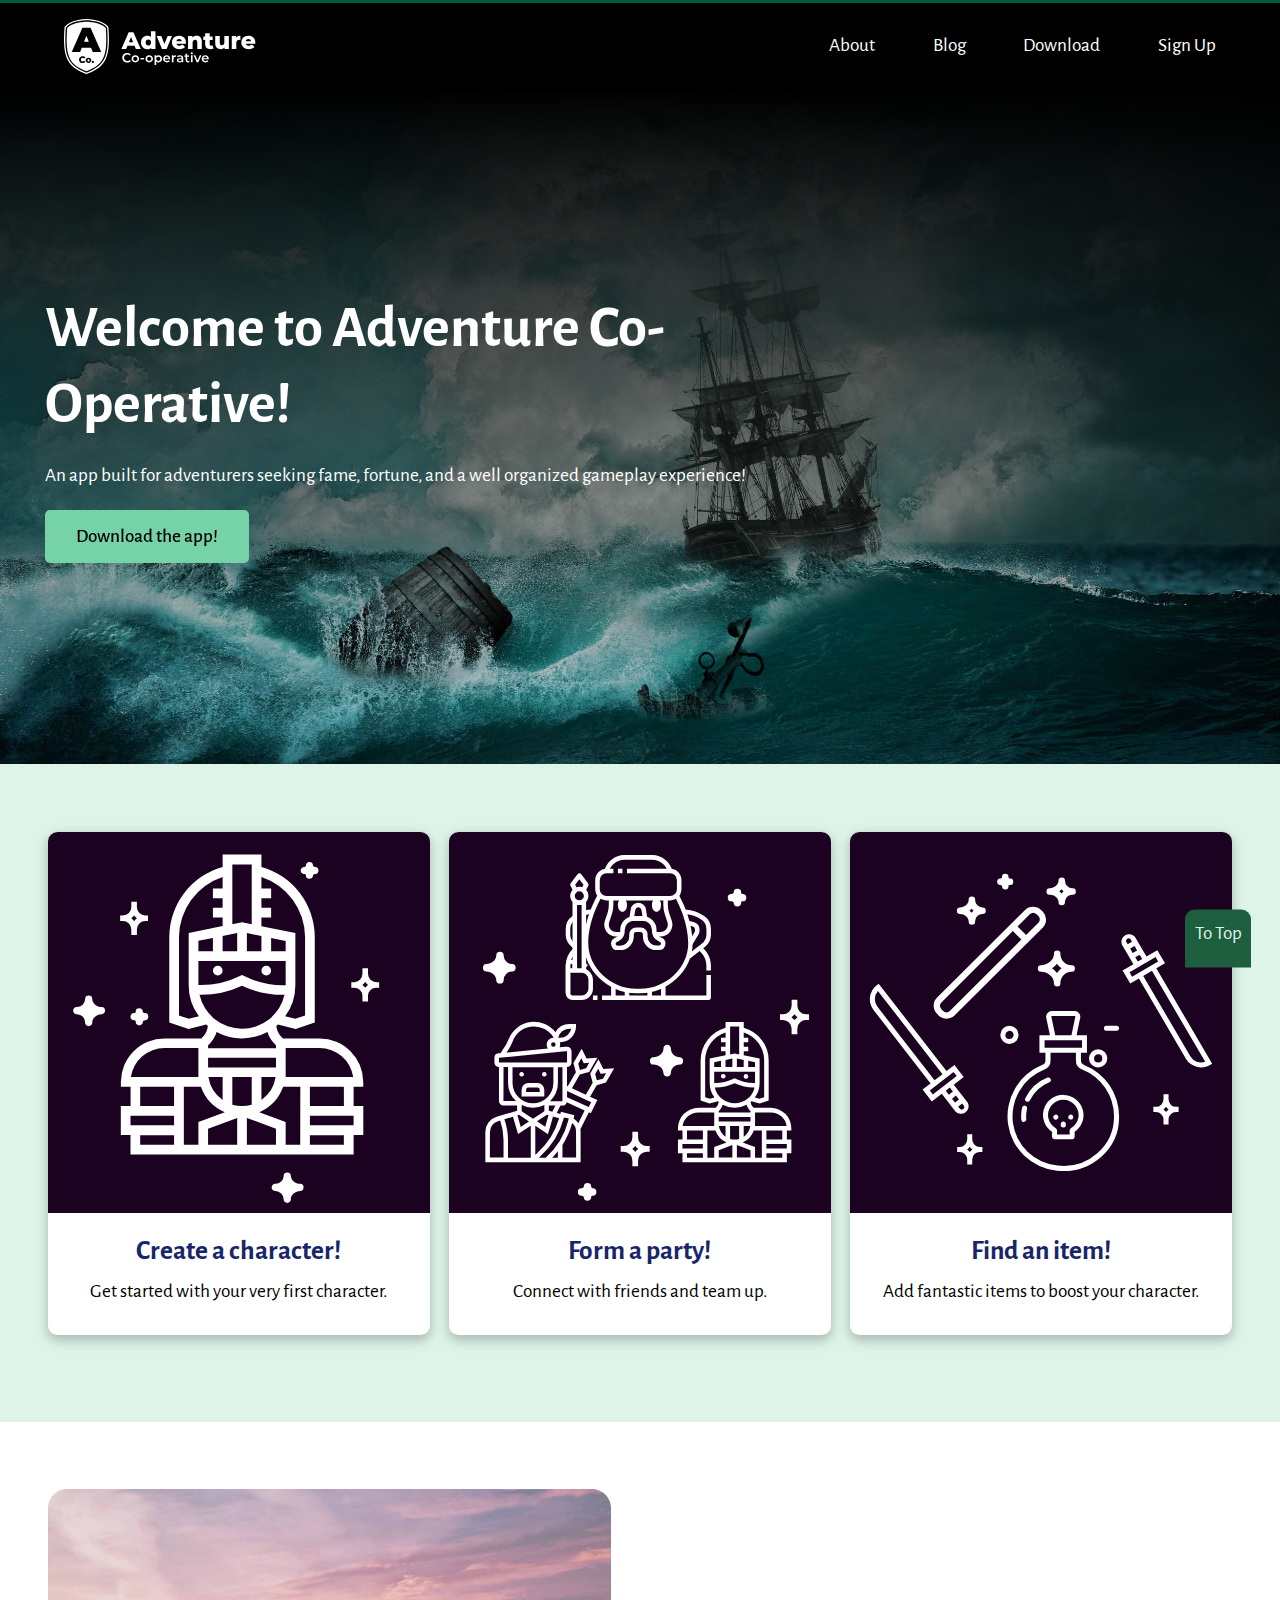
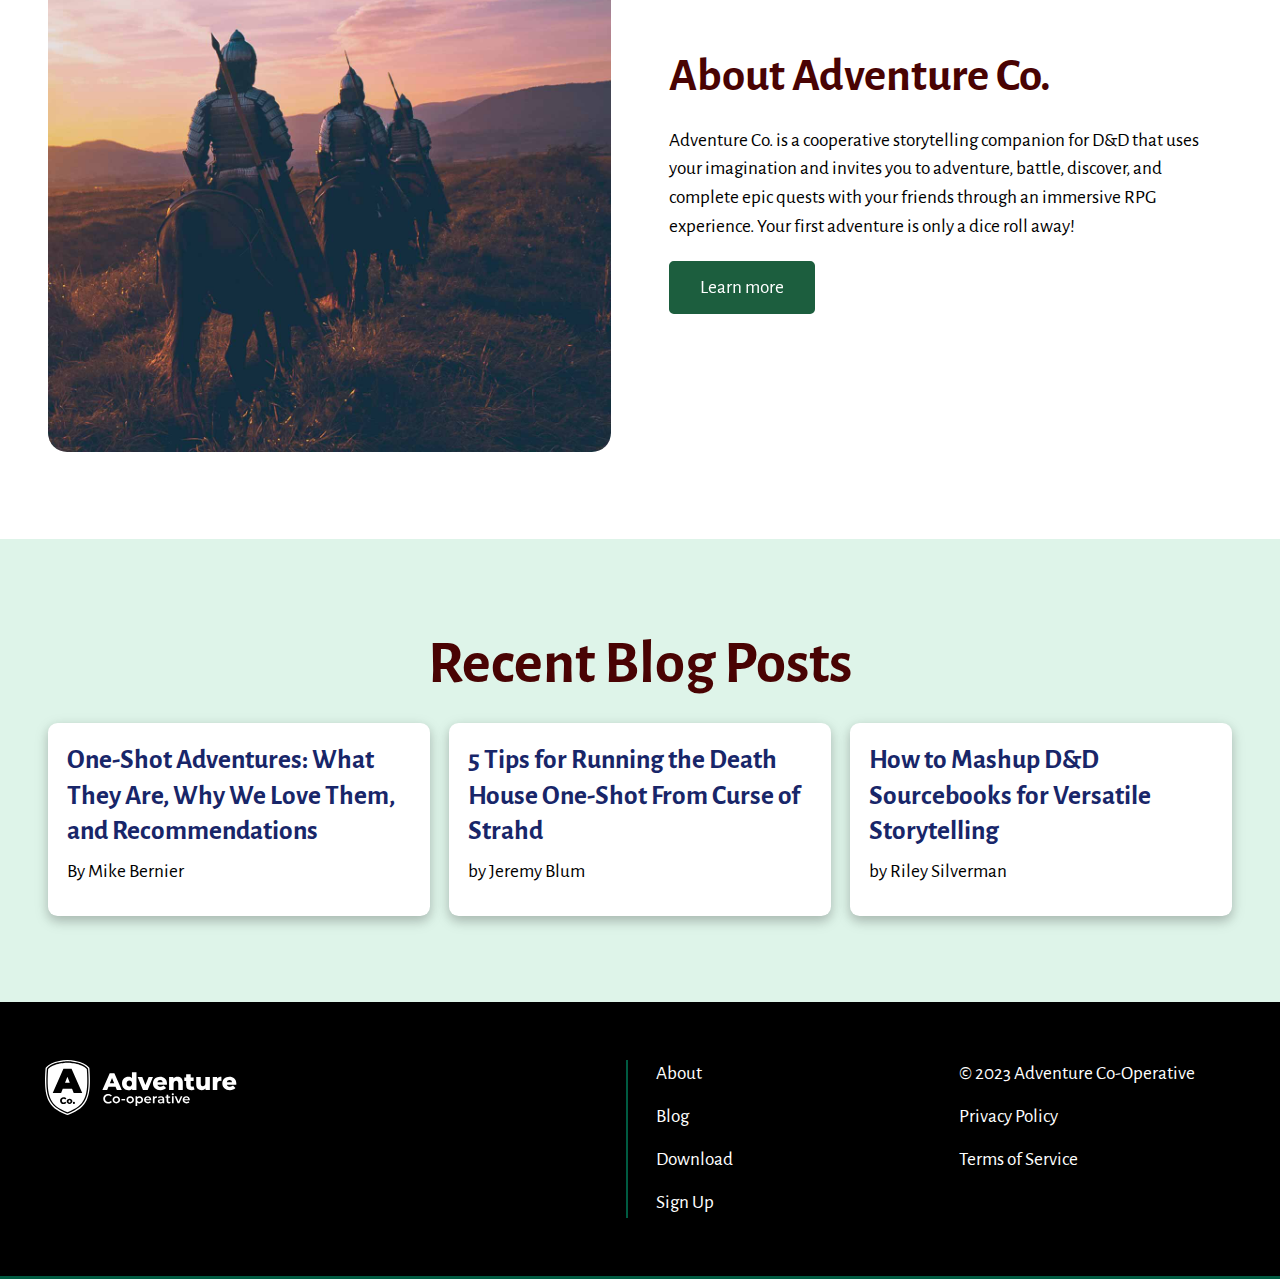
==== commit 85a8baaf: "Pre-final update 2.0" ====
--- a/index.html
+++ b/index.html
@@ -12,6 +12,7 @@
       rel="stylesheet" />
     <title>Adventure Co-Operative</title>
   </head>
+
   <body>
     <!-- NAVBAR -->
     <header class="navbar">
@@ -32,6 +33,7 @@
         </nav>
       </div>
     </header>
+
     <main id="main">
       <!-- BANNER -->
       <section class="banner">
@@ -148,6 +150,7 @@
         </div>
       </section>
     </main>
+
     <!-- FOOTER -->
     <footer class="footer">
       <div class="container">
@@ -174,6 +177,7 @@
         </ul>
       </div>
     </footer>
+
     <!-- Accessibility feature: return to top button -->
     <a href="#" class="to-top">To Top</a>
     <!-- Loads custom JavaScript file -->
--- a/CSS/main.css
+++ b/CSS/main.css
@@ -13,7 +13,7 @@
   --color-secondary-light: #75d3a7;
   --color-secondary-dark: #1c5e3e;
   --color-secondary-pale: #def4e9;
-  --color-accent: #082ce2;
+  --color-accent: #182669;
   --color-acent-secondary: #490303;
 
   /* Fonts */
@@ -55,14 +55,13 @@
 h4,
 h5,
 h6,
-p,
 figure,
 blockquote,
 ul,
 ol,
 dl,
 dd {
-  margin: 0 0 1.5rem;
+  margin: 0;
 }
 
 /* Remove list styles on ul, ol elements with a list role, which suggests default styling will be removed */
@@ -76,7 +75,7 @@
 /* A elements that don't have a class get default styles */
 a:not([class]) {
   text-decoration-skip-ink: auto;
-  color: var(--color-primary);
+  color: var(--color-secondary);
   text-decoration: none;
 }
 
@@ -477,16 +476,6 @@
   font-size: clamp(2.019rem, 5cqi, 3.056rem);
 }
 
-/* ------ Banner for Article ------ */
-.banner--article {
-  background-image: linear-gradient(
-      to bottom,
-      rgba(0, 0, 0, 2),
-      rgba(0, 0, 0, 0.5)
-    ),
-    url(../images/blog-image-adventurers.jpg);
-}
-
 @media only screen and (min-width: 45em) {
   .banner .container {
     --height: 75vh;
@@ -510,7 +499,7 @@
 
 .card-group__title {
   text-align: center;
-  font-size: clamp(1.756rem, 2cqi, 2.444rem);
+  font-size: clamp(1.602rem, 3.5cqi, 3.157rem);
 }
 
 .card {
@@ -542,7 +531,7 @@
   line-height: 1.3;
   padding-top: 1rem;
   padding-bottom: 0;
-  font-size: clamp(1.525rem, 1.5cqi, 1.956rem);
+  font-size: clamp(1.424rem, 1cqi, 2.369rem);
 }
 
 .card__content {
@@ -622,6 +611,16 @@
 
 /* ---------- ARTICLE ---------- */
 
+/* Article's banner */
+.banner--article {
+  background-image: linear-gradient(
+      to bottom,
+      rgba(0, 0, 0, 2),
+      rgba(0, 0, 0, 0.4)
+    ),
+    url(../images/blog-image-adventurers.jpg);
+}
+
 .article .container {
   display: grid;
   grid-template-columns: 1fr;
@@ -633,6 +632,11 @@
   border-radius: 1rem;
   border-bottom: 0.2rem var(--color-secondary-dark) solid;
   padding: 1rem 1rem 1rem 1rem;
+}
+
+.standout__text {
+  margin-top: 1rem;
+  margin-bottom: 0;
 }
 
 .standout__title,
@@ -659,6 +663,11 @@
   padding: 1rem;
 }
 
+.article__link {
+  color: var(--color-primary);
+  text-decoration: none;
+}
+
 /* ---------- ARTICLE SIDEBAR ---------- */
 
 .sidebar {
@@ -677,42 +686,6 @@
   overflow: hidden;
 }
 
-.sidebar .card {
-  background-color: #fff;
-  border-radius: 0.5rem;
-  box-shadow: 0 0.25rem 0.5rem #0002, 0 0.25rem 0.75rem #0002;
-  overflow: hidden;
-  color: inherit;
-  text-decoration: none;
-}
-
-.sidebar .card-group__title {
-  text-align: center;
-  font-size: clamp(1.756rem, 2cqi, 2.444rem);
-}
-
-.sidebar .card__title {
-  color: var(--color-accent);
-  padding: 0.5rem 1rem;
-  margin: 0;
-  line-height: 1.3;
-  padding-top: 1rem;
-  padding-bottom: 0;
-  font-size: clamp(1.525rem, 1.5cqi, 1.956rem);
-}
-
-.sidebar .card__content {
-  padding-bottom: 1rem;
-  display: flex;
-  flex-direction: column;
-}
-
-.sidebar .card__text {
-  padding: 0.5rem 1rem;
-  margin: 0;
-  color: #000;
-}
-
 /* ------ Medium Size Screens ------ */
 @media only screen and (min-width: 45em) {
   .sidebar .card-group {
@@ -737,6 +710,7 @@
     position: -webkit-sticky;
     top: 0;
     gap: 1.5rem;
+    zoom: 80%;
   }
 
   .sidebar .card-group {
@@ -744,8 +718,11 @@
     flex-direction: column;
   }
 
+  .sidebar .card-group__title {
+    zoom: 80%;
+  }
+
   .sidebar .card__content {
-    padding-bottom: 1rem;
     display: flex;
     flex-direction: column;
   }
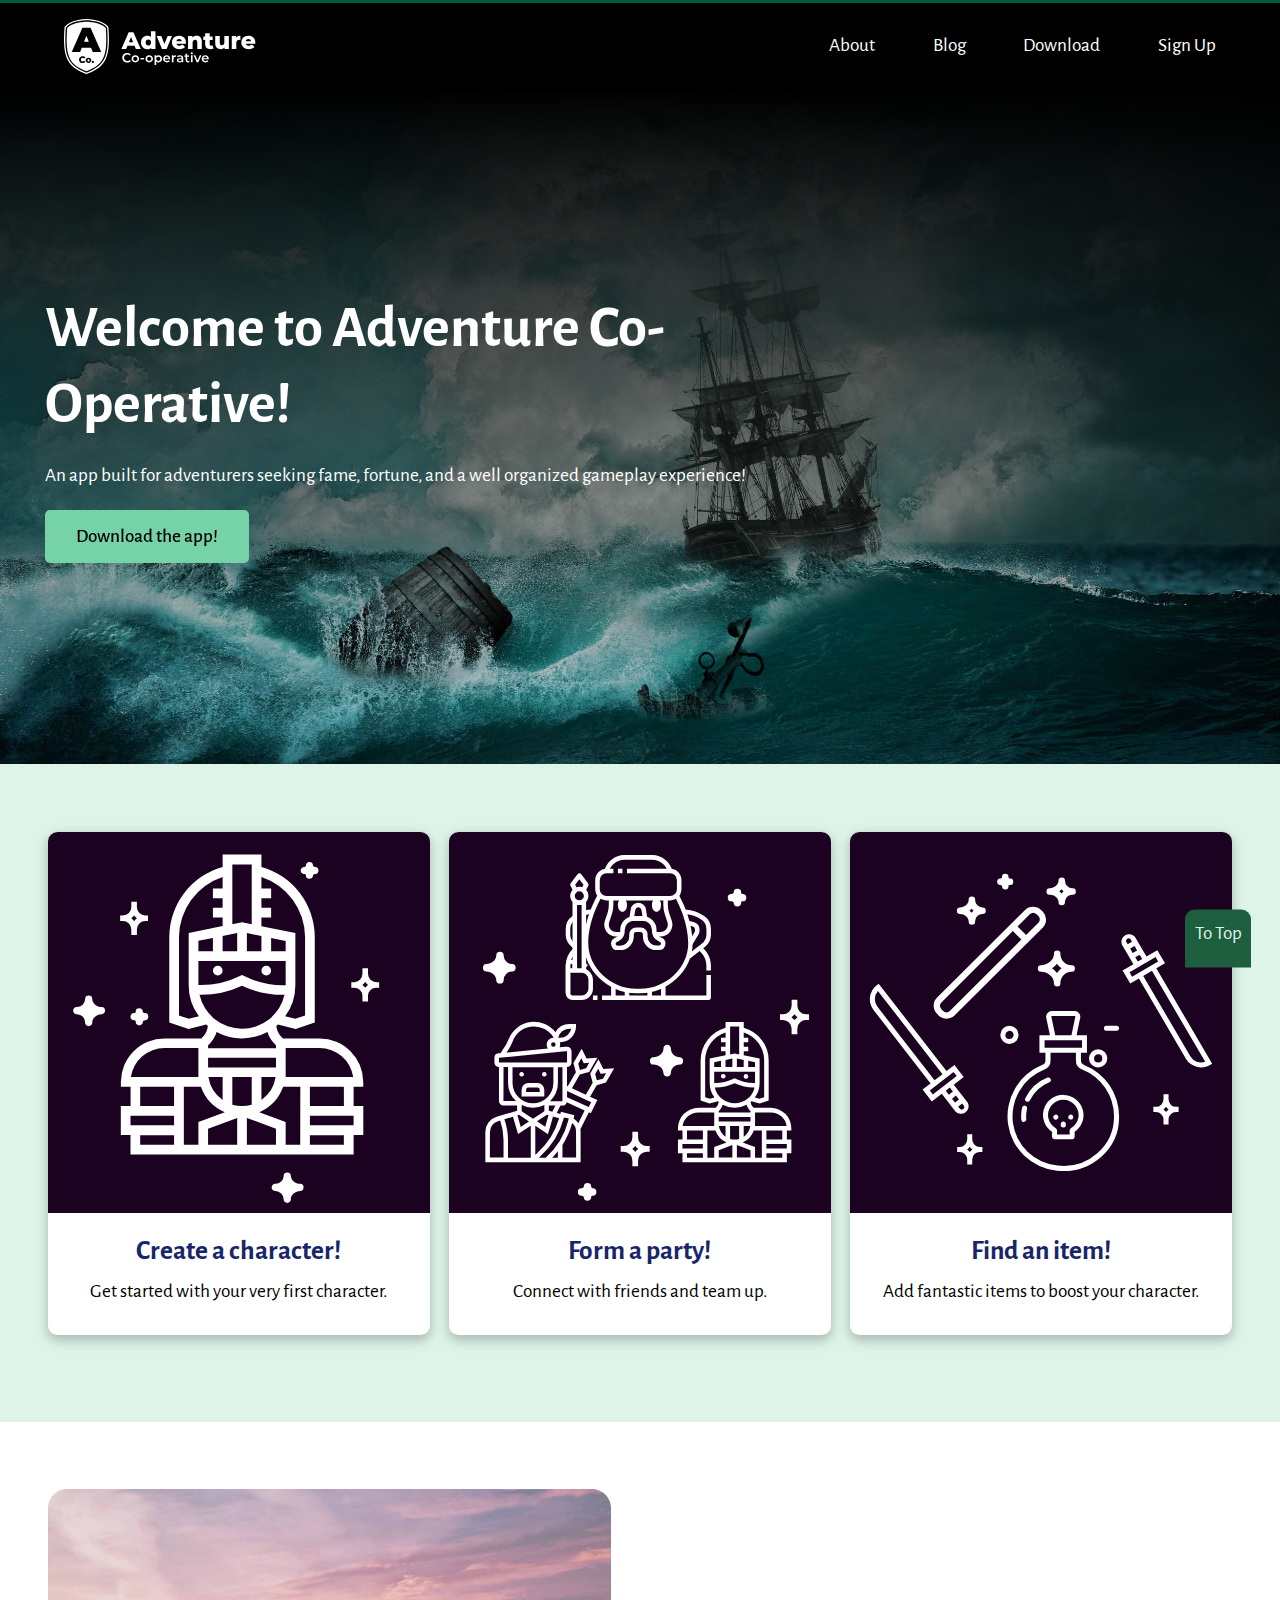
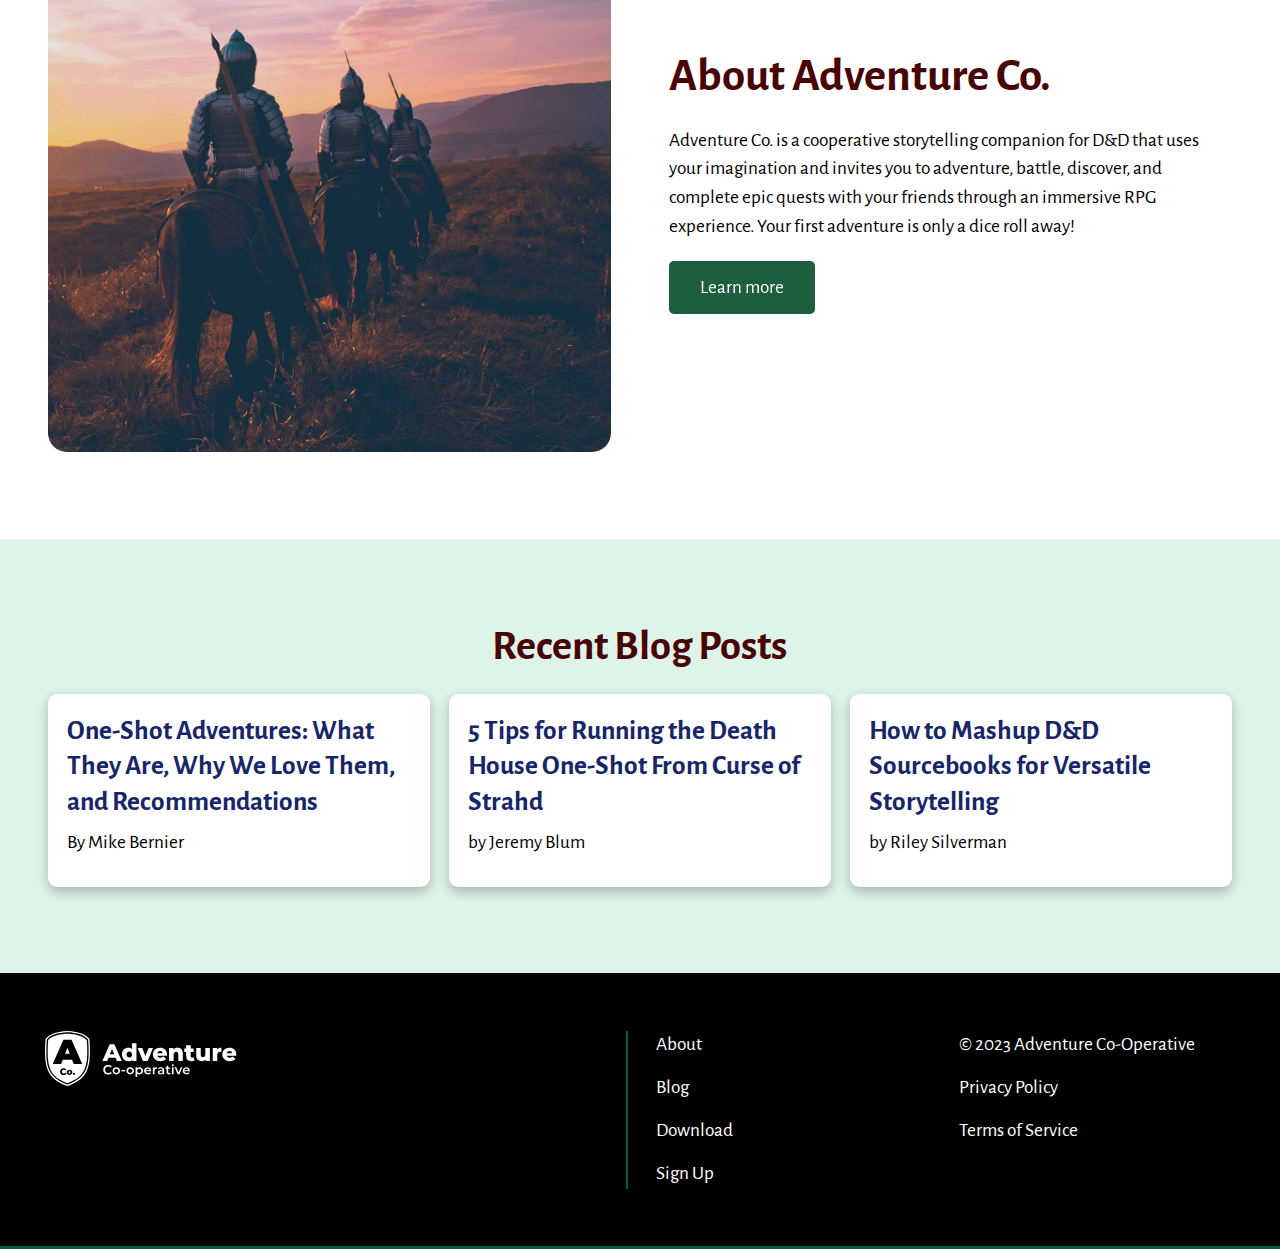
==== commit 9efd3a56: "MAD9013 Two Page Site Complete" ====
--- a/index.html
+++ b/index.html
@@ -184,3 +184,4 @@
     <script src="./js/main.js"></script>
   </body>
 </html>
+
--- a/CSS/main.css
+++ b/CSS/main.css
@@ -5,6 +5,7 @@
   --height: 40vh;
   --vAlign: center;
   --hAlign: flex-start;
+
 
   /* Colors */
   --color-primary: #0157a3;
@@ -151,7 +152,7 @@
   border-radius: 0.25em;
   text-decoration: none;
   cursor: pointer;
-  font-family: inherit;
+  font-family: var(--font-primary);
   font-size: inherit;
 }
 
@@ -364,7 +365,7 @@
   padding-right: 0;
   gap: 1.5rem;
   margin-top: 1rem;
-  align-items: center;
+  align-items: var(--vAlign);
 }
 
 .navbar__icon {
@@ -377,7 +378,7 @@
   list-style-type: none;
   width: 100%;
   padding: 0;
-  align-items: center;
+  align-items: var(--vAlign);
 }
 
 .navbar__link {
@@ -385,7 +386,7 @@
   text-decoration: none;
   display: block;
   padding: 0.5rem;
-  text-align: center;
+  text-align: var(--vAlign);
 }
 
 .navbar__link:hover {
@@ -437,7 +438,7 @@
       rgba(0, 0, 0, 0.1)
     ),
     url(../images/hero-banner.jpg);
-  background-position: center;
+  background-position: var(--vAlign);
   background-size: cover;
   border-color: transparent;
 }
@@ -499,7 +500,7 @@
 
 .card-group__title {
   text-align: center;
-  font-size: clamp(1.602rem, 3.5cqi, 3.157rem);
+  font-size: clamp(1.602rem, 1cqi, 2.441rem);
 }
 
 .card {
@@ -559,6 +560,7 @@
 
   .card-group__title {
     grid-column: 1/3;
+    zoom: 80%;
   }
 }
 
@@ -570,6 +572,7 @@
 
   .card-group__title {
     grid-column: 1/4;
+    zoom: 70%;
   }
 }
 
@@ -788,7 +791,7 @@
 
   .footer__logo {
     flex: 2 0;
-    align-self: flex-start;
+    align-self: var(--hAlign);
   }
 
   .footer__nav,
@@ -809,3 +812,4 @@
     padding-left: 1.5rem;
   }
 }
+
